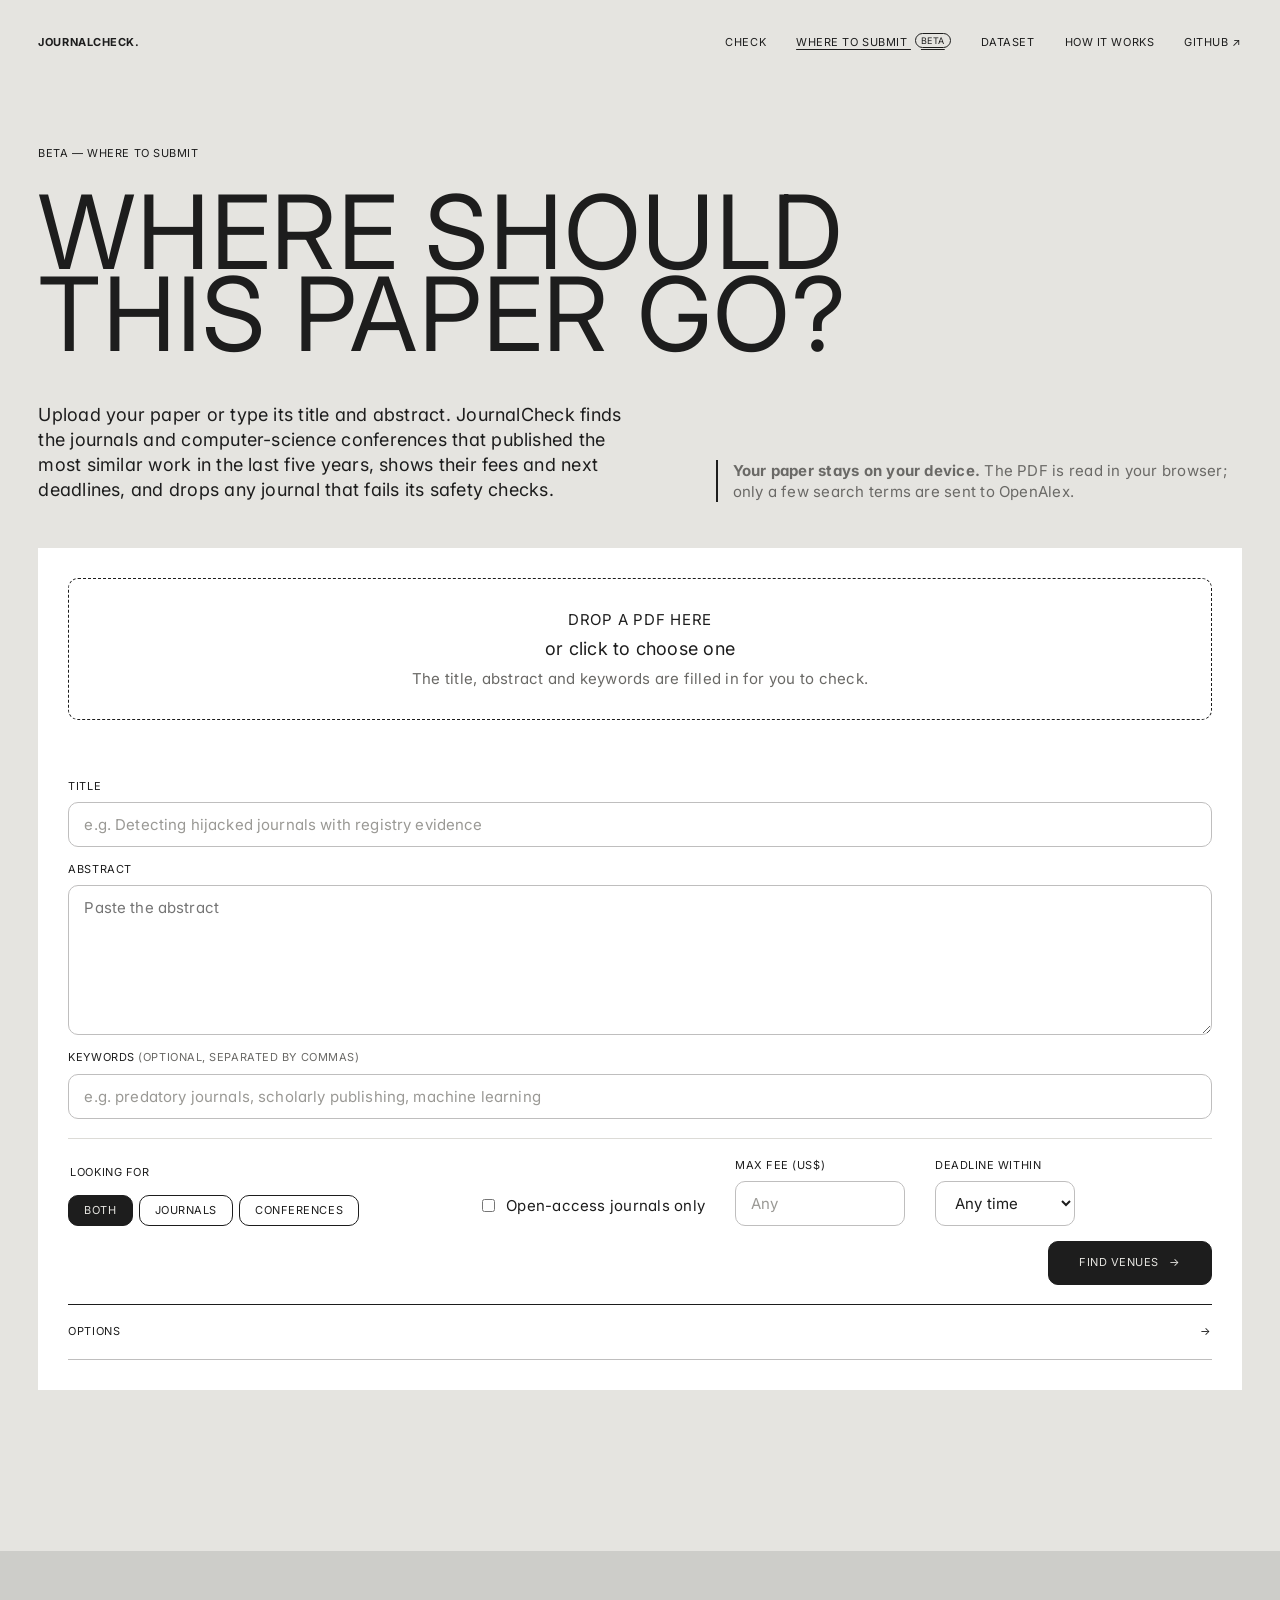
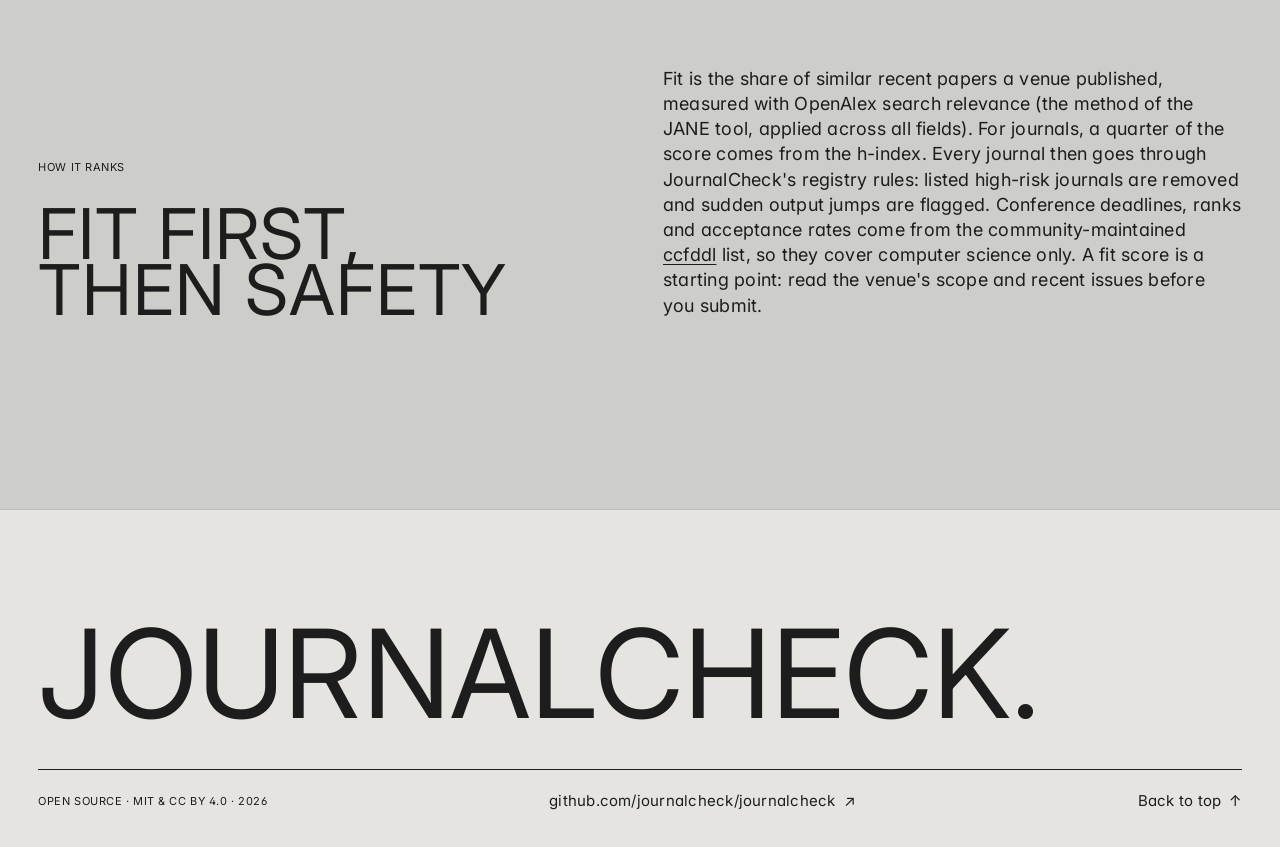
==== submit.html @ 8ba3a8a3 "Where to submit (beta): work in progress" ====
<!doctype html>
<html lang="en">
<head>
<meta charset="utf-8">
<meta name="viewport" content="width=device-width, initial-scale=1">
<title>Where to submit (beta) · JournalCheck</title>
<meta name="description" content="Upload a paper or type its title and abstract: JournalCheck suggests ten journals and ten computer-science conferences that publish similar work, with fees, deadlines and a safety screen. Runs in your browser.">
<meta name="color-scheme" content="light">
<meta name="theme-color" content="#e5e4e0">
<link rel="preconnect" href="https://fonts.googleapis.com">
<link rel="preconnect" href="https://fonts.gstatic.com" crossorigin>
<link href="https://fonts.googleapis.com/css2?family=Inter:wght@400;500;700&display=swap" rel="stylesheet">
<link rel="stylesheet" href="assets/style.css?v=20261104b">
<link rel="stylesheet" href="assets/submit.css?v=20261104b">
<script>
  if (!matchMedia("(prefers-reduced-motion: reduce)").matches && "IntersectionObserver" in window) {
    document.documentElement.classList.add("motion");
    setTimeout(function () { if (!window.__motionReady) document.documentElement.classList.remove("motion"); }, 2500);
  }
</script>
<link rel="icon" href="data:image/svg+xml,%3Csvg xmlns='http://www.w3.org/2000/svg' viewBox='0 0 32 32'%3E%3Crect width='32' height='32' fill='%23e5e4e0'/%3E%3Ccircle cx='16' cy='16' r='11' fill='none' stroke='%231d1d1d' stroke-width='2'/%3E%3Cpath d='M11 16.5l3.5 3.5L21.5 12' stroke='%231d1d1d' stroke-width='2.4' fill='none' stroke-linecap='square'/%3E%3C/svg%3E">
</head>
<body>
<a class="skip" href="#main">Skip to content</a>
<header class="topbar">
  <div class="wrap topbar-in">
    <a class="brand" href="index.html" aria-label="JournalCheck home">JournalCheck<span class="dot-mark">.</span></a>
    <nav class="nav" aria-label="Sections">
      <a href="index.html#check">Check</a>
      <a href="submit.html" aria-current="page">Where to submit <sup class="beta">Beta</sup></a>
      <a href="index.html#dataset">Dataset</a>
      <a href="index.html#how">How it works</a>
      <a class="gh" href="https://github.com/journalcheck/journalcheck" rel="noopener">GitHub ↗</a>
    </nav>
  </div>
</header>

<main id="main">
<section class="ws-hero">
  <div class="wrap">
    <p class="label">Beta — Where to submit</p>
    <h1 class="display">Where should<br>this paper go?</h1>
    <div class="ws-intro">
      <p class="lead">Upload your paper or type its title and abstract. JournalCheck finds the journals and computer-science conferences that published the most similar work in the last five years, shows their fees and next deadlines, and drops any journal that fails its safety checks.</p>
      <p class="small ws-privacy"><b>Your paper stays on your device.</b> The PDF is read in your browser; only a few search terms are sent to OpenAlex.</p>
    </div>
  </div>
</section>

<section class="section ws-form-sec">
  <div class="wrap">
    <form id="ws-form" class="ws-form" autocomplete="off">
      <label class="ws-drop" id="ws-drop">
        <input type="file" id="ws-file" accept="application/pdf,.pdf">
        <span class="ws-drop-in"><b>Drop a PDF here</b> or click to choose one<span class="small">The title, abstract and keywords are filled in for you to check.</span></span>
      </label>
      <p class="ws-status" id="ws-status" aria-live="polite"></p>
      <div class="ws-fields">
        <label class="fld"><span>Title</span><input id="ws-title" placeholder="e.g. Detecting hijacked journals with registry evidence"></label>
        <label class="fld"><span>Abstract</span><textarea id="ws-abstract" rows="6" placeholder="Paste the abstract"></textarea></label>
        <label class="fld"><span>Keywords <em>(optional, separated by commas)</em></span><input id="ws-keywords" placeholder="e.g. predatory journals, scholarly publishing, machine learning"></label>
      </div>
      <div class="ws-opts">
        <fieldset class="ws-kind"><legend class="label">Looking for</legend>
          <label><input type="radio" name="ws-kind" value="both" checked><span>Both</span></label>
          <label><input type="radio" name="ws-kind" value="journal"><span>Journals</span></label>
          <label><input type="radio" name="ws-kind" value="conference"><span>Conferences</span></label>
        </fieldset>
        <label class="ws-check"><input type="checkbox" id="ws-oa"><span>Open-access journals only</span></label>
        <label class="fld ws-small"><span>Max fee (US$)</span><input id="ws-fee" type="number" min="0" step="50" placeholder="Any"></label>
        <label class="fld ws-small"><span>Deadline within</span><select id="ws-months"><option value="0">Any time</option><option value="3">3 months</option><option value="6">6 months</option><option value="12">12 months</option></select></label>
        <button class="pill solid" id="ws-go" type="submit">Find venues <span aria-hidden="true">→</span></button>
      </div>
      <details class="more ws-adv"><summary>Options <span aria-hidden="true">→</span></summary>
        <label class="fld"><span>OpenAlex API key <em>(optional; free at openalex.org, raises the daily search allowance; kept in this browser only)</em></span><input id="ws-key" placeholder="Paste a key"></label>
      </details>
    </form>
    <div id="ws-out" class="ws-out" aria-live="polite"></div>
  </div>
</section>

<section class="section stone" id="ws-how">
  <div class="wrap">
    <div class="sec-head">
      <div><p class="label">How it ranks</p><h2>Fit first,<br>then safety</h2></div>
      <p>Fit is the share of similar recent papers a venue published, measured with OpenAlex search relevance (the method of the JANE tool, applied across all fields). For journals, a quarter of the score comes from the h-index. Every journal then goes through JournalCheck's registry rules: listed high-risk journals are removed and sudden output jumps are flagged. Conference deadlines, ranks and acceptance rates come from the community-maintained <a href="https://github.com/ccfddl/ccf-deadlines" rel="noopener">ccfddl</a> list, so they cover computer science only. A fit score is a starting point: read the venue's scope and recent issues before you submit.</p>
    </div>
  </div>
</section>
</main>

<footer class="foot">
  <div class="wrap">
    <p class="foot-mark" aria-hidden="true">JournalCheck.</p>
    <div class="foot-row"><span class="label">Open source · MIT &amp; CC BY 4.0 · 2026</span><a class="ghost sm" href="https://github.com/journalcheck/journalcheck">github.com/journalcheck/journalcheck <span aria-hidden="true">↗</span></a><a class="ghost sm" href="#main">Back to top <span aria-hidden="true">↑</span></a></div>
  </div>
</footer>

<script src="assets/submit.js?v=20261104b" defer></script>
<script src="assets/motion.js?v=20261104b" defer></script>
</body>
</html>
---- assets/style.css ----
/* JournalCheck — editorial "parchment + ink" design.
   One typeface, flat surfaces, hairline structure, a single gradient sphere in the hero.
   Colour is used only where it carries data: the three risk verdicts. */
:root{
  /* palette */
  --parchment:#e5e4e0; --ink:#1d1d1d; --paper:#ffffff; --ash:#bfbebe; --stone:#cdcdc9;
  --ink-2:#3b3b3a; --muted:#6a6966; --line:var(--ash); --line-soft:#dcdbd7;
  --sphere:linear-gradient(255deg,rgb(250,203,14),rgb(240,107,168) 30%,rgb(120,186,230) 65%,rgb(255,255,255));
  /* verdict semantics (data only, kept muted) */
  --low:#3c7552; --low-bg:#e1e9e1; --cau:#8f6514; --cau-bg:#efe7d4; --high:#a6423a; --high-bg:#f1dfdb; --unk:#8d8c88;
  /* aliases the script still references */
  --navy:var(--ink); --navy-2:var(--ink); --bg-alt:var(--parchment);
  --mk-rule:#8d8c88; --mk-model:#bfbebe;
  /* type */
  --font:"Inter",ui-sans-serif,system-ui,-apple-system,"Segoe UI",Roboto,sans-serif;
  --mono:ui-monospace,SFMono-Regular,Menlo,Consolas,monospace;
  --t-caption:11px; --t-body-sm:15px; --t-body:18px; --t-sub:34px; --t-h-sm:46px; --t-h:70px; --t-display:103px;
  /* layout */
  --max:1400px; --pad:clamp(20px,3vw,46px); --gap:19px; --sec:clamp(76px,9vw,119px); --r:10px;
}
*{box-sizing:border-box}
html{scroll-behavior:smooth;scroll-padding-top:24px}
body{margin:0;font-family:var(--font);color:var(--ink);background:var(--parchment);font-size:var(--t-body);line-height:1.4;letter-spacing:.013em;-webkit-font-smoothing:antialiased;font-feature-settings:"ss01","cv11"}
a{color:var(--ink);text-decoration-thickness:1px;text-underline-offset:3px}
img{max-width:100%;height:auto;display:block}
code,.mono{font-family:var(--mono);font-size:.86em;letter-spacing:0}
h1,h2,h3,h4{margin:0;font-weight:400;color:var(--ink)}
b,strong{font-weight:700}
.wrap{max-width:var(--max);margin:0 auto;padding:0 var(--pad)}
.skip{position:absolute;left:-999px;top:0;background:var(--paper);padding:8px 12px;z-index:100}.skip:focus{left:8px}
:focus-visible{outline:1px solid var(--ink);outline-offset:3px}

/* micro typography */
.label{font-size:var(--t-caption);text-transform:uppercase;letter-spacing:.05em;font-weight:400;line-height:1.4;color:var(--ink);margin:0}
.note,.small{color:var(--muted);font-size:var(--t-body-sm)}
.note{margin:19px 0 0;max-width:62em}

/* ghost link — the only "button" */
.ghost{display:inline-flex;align-items:center;gap:8px;font-size:var(--t-body-sm);color:var(--ink);text-decoration:none;padding:5px 0;border-radius:var(--r);border-bottom:1px solid transparent}
.ghost span{transition:transform .2s}
.ghost:hover{text-decoration:underline}.ghost:hover span{transform:translateX(3px)}
.ghost.sm{font-size:var(--t-body-sm)}
.pill{display:inline-flex;align-items:center;justify-content:center;gap:10px;font:inherit;font-size:var(--t-caption);text-transform:uppercase;letter-spacing:.05em;padding:8px 19px;border:1px solid var(--ink);border-radius:var(--r);background:transparent;color:var(--ink);cursor:pointer;text-decoration:none;transition:background .15s,color .15s;white-space:nowrap}
.pill:hover,.pill.solid{background:var(--ink);color:var(--parchment)}
.pill.solid:hover{background:transparent;color:var(--ink)}
.pill[disabled]{opacity:.55;cursor:progress}
.btn{font:inherit}

/* top bar — not sticky, minimal */
.topbar{position:relative;z-index:5}
.topbar-in{display:flex;align-items:center;justify-content:space-between;gap:24px;padding-top:30px;padding-bottom:15px}
.brand{font-size:var(--t-caption);font-weight:700;text-transform:uppercase;letter-spacing:.05em;text-decoration:none;color:var(--ink);white-space:nowrap}
.nav{display:flex;gap:30px;overflow-x:auto;scrollbar-width:none}.nav::-webkit-scrollbar{display:none}
.nav a{font-size:var(--t-caption);text-transform:uppercase;letter-spacing:.05em;text-decoration:none;color:var(--ink);white-space:nowrap;padding:5px 0;border-radius:var(--r)}
.nav a:hover{text-decoration:underline}

/* ─── hero ─── */
.hero{position:relative;min-height:calc(100vh - 62px);min-height:calc(100svh - 62px);display:flex;align-items:flex-end;padding:46px 0 76px;overflow:hidden}
.sphere-wrap{position:absolute;right:13%;top:46%;width:min(62vh,44vw);aspect-ratio:1;transform:translateY(calc(-50% + var(--py,0px)));pointer-events:none}
.sphere{position:absolute;inset:0;border-radius:50%;background:var(--sphere)}
.rings{position:absolute;left:50%;top:50%;width:182%;height:182%;transform:translate(-50%,-50%) scale(var(--rs,1));overflow:visible}
.rings circle{fill:none;stroke:var(--ink);stroke-opacity:.16;stroke-width:1;vector-effect:non-scaling-stroke}
.hero-in{position:relative;width:100%}
.hero .label{margin-bottom:30px}
.display{font-size:clamp(56px,8vw,var(--t-display));line-height:.8;letter-spacing:.013em;text-transform:uppercase;font-weight:400}
.hero-foot{display:grid;grid-template-columns:minmax(0,1fr) minmax(0,400px);gap:46px;align-items:end;margin-top:46px}
.hero-card{margin-top:-230px}
.lead{font-size:var(--t-body);max-width:34em;margin:0 0 19px}
.cta{display:flex;gap:30px;flex-wrap:wrap}
.hero-card{background:var(--paper);padding:30px}
.hc-head{display:flex;justify-content:space-between;align-items:center;gap:12px}
.hc-title{font-size:var(--t-body);margin:19px 0 8px}
.hc-score{display:flex;align-items:baseline;gap:10px;margin:0 0 15px}
.hc-score .big{font-size:var(--t-h-sm);line-height:1;color:var(--ink)}.hc-score .of{color:var(--muted);font-size:var(--t-body-sm)}
.hc-list{list-style:none;margin:0 0 19px;padding:15px 0 0;border-top:1px solid var(--line);display:grid;gap:8px;font-size:var(--t-body-sm);color:var(--ink-2)}
.hc-list li{display:flex;gap:10px;align-items:baseline}
.scroll{position:absolute;right:30px;bottom:30px;font-size:var(--t-caption);text-transform:uppercase;letter-spacing:.05em;text-decoration:none;color:var(--ink);transition:opacity .3s}
body.scrolled .scroll{opacity:0;pointer-events:none}

/* ─── numbers band (logo-grid style) ─── */
.band{padding:0 0 var(--sec)}
.stats{display:grid;grid-template-columns:repeat(4,1fr);gap:1px;background:var(--line);border:1px solid var(--line)}
.stat{background:var(--paper);padding:30px;display:flex;flex-direction:column;justify-content:space-between;min-height:220px}
.stat .sv{font-size:clamp(46px,5.2vw,var(--t-h));line-height:.8;letter-spacing:.013em}
.stat .lbl{font-size:var(--t-body-sm);color:var(--ink-2);max-width:20em;margin-top:30px}

/* ─── sections ─── */
.section{padding:var(--sec) 0;position:relative}
.section.stone{background:var(--stone)}
.section+.section:not(.stone){border-top:1px solid var(--line)}
.section.stone+.section{border-top:0}
.sec-head{display:grid;grid-template-columns:minmax(0,1fr) minmax(0,1fr);gap:var(--gap) 46px;align-items:end;margin-bottom:76px}
.sec-head .label{margin-bottom:30px}
.sec-head h2{font-size:clamp(46px,6.4vw,var(--t-h));line-height:.8;letter-spacing:.013em;text-transform:uppercase}
.sec-head>p{margin:0;max-width:36em;font-size:var(--t-body)}
.sub-head{margin:var(--sec) 0 30px;display:flex;flex-direction:column;gap:19px}
.sub{font-size:var(--t-sub);line-height:1;text-transform:uppercase}

/* founder-intro style two-column block */
.intro{display:grid;grid-template-columns:minmax(0,1fr) minmax(0,1fr);gap:var(--gap) 46px;padding-bottom:76px}
.intro+.intro{padding-top:76px;border-top:1px solid var(--line);padding-bottom:0}
.intro-l{display:flex;flex-direction:column;gap:19px;align-items:flex-start}
.intro-statement{font-size:var(--t-body-sm);text-transform:uppercase;letter-spacing:.05em;max-width:26em;margin:0;line-height:1.4}
.intro-r p{margin:0 0 15px;max-width:36em}
.sources-label{margin-bottom:19px}
.sources{list-style:none;margin:0;padding:0;display:grid;grid-template-columns:repeat(5,1fr);gap:1px;background:var(--line);border:1px solid var(--line)}
.sources li{background:var(--paper);min-height:150px;display:flex;flex-direction:column;align-items:center;justify-content:center;text-align:center;gap:6px;padding:19px}
.sources b{font-size:clamp(18px,1.8vw,24px);font-weight:700;letter-spacing:-.01em}
.sources span{font-size:var(--t-caption);text-transform:uppercase;letter-spacing:.05em;color:var(--muted)}

/* ─── chips, class tags, dots ─── */
.chip{display:inline-flex;align-items:center;gap:7px;font-size:var(--t-caption);text-transform:uppercase;letter-spacing:.05em;padding:3px 9px;border:1px solid currentColor;border-radius:var(--r);white-space:nowrap;line-height:1.4}
.v-low{color:var(--low)}.v-cau{color:var(--cau)}.v-high{color:var(--high)}
.chip::before{content:"";width:6px;height:6px;border-radius:50%;background:currentColor}
.cls{font-size:var(--t-caption);text-transform:uppercase;letter-spacing:.05em;color:var(--ink-2);white-space:nowrap}
.cls::before{content:"";display:inline-block;width:7px;height:7px;margin-right:7px;border:1px solid var(--ink);vertical-align:0}
.cls-legitimate::before{background:transparent}.cls-predatory::before{background:var(--ink)}
.cls-hijacked::before{background:linear-gradient(135deg,var(--ink) 50%,transparent 50%)}.cls-compromised::before{border-radius:50%}
.dot{width:8px;height:8px;border-radius:50%;flex:none;display:inline-block;transform:translateY(-1px)}
.dot.pass{background:var(--low)}.dot.fail{background:var(--high)}.dot.unknown{background:transparent;border:1px solid var(--unk)}
.res{display:inline-flex;align-items:center;gap:7px;font-size:var(--t-caption);text-transform:uppercase;letter-spacing:.05em;white-space:nowrap}
.res.pass{color:var(--low)}.res.fail{color:var(--high)}.res.unknown{color:var(--muted)}

/* ─── check form ─── */
.checkform{display:flex;gap:var(--gap);align-items:flex-end;flex-wrap:wrap;background:var(--paper);padding:30px}
.fld{display:flex;flex-direction:column;gap:8px;font-size:var(--t-caption);text-transform:uppercase;letter-spacing:.05em;min-width:180px}
.fld.grow{flex:1;min-width:260px}.fld em{font-style:normal;color:var(--muted)}
.fld input,.search{font:inherit;font-size:var(--t-body-sm);letter-spacing:.01em;text-transform:none;padding:11px 15px;border:1px solid var(--ash);border-radius:var(--r);background:var(--paper);color:var(--ink);width:100%}
.fld input::placeholder,.search::placeholder{color:#9a9995}
.fld input:focus,.search:focus{outline:0;border-color:var(--ink)}
.checkform .pill{padding:12px 30px;height:44px}
.examples{margin:19px 0 0;display:flex;gap:8px 15px;flex-wrap:wrap;align-items:center}
.examples .label{margin-right:4px;color:var(--muted)}
.examples button{font:inherit;font-size:var(--t-body-sm);border:0;border-bottom:1px solid var(--ink);background:transparent;padding:2px 0;cursor:pointer;color:var(--ink);border-radius:0}
.examples button:hover{border-bottom-style:dashed}
.check-out{margin-top:46px}
.cr{background:var(--paper)}
.cr-head{padding:30px;border-bottom:1px solid var(--line);display:flex;justify-content:space-between;gap:30px;flex-wrap:wrap}
.cr-head>div:first-child{flex:1 1 360px;min-width:0}
.cr-head h3{font-size:var(--t-sub);line-height:1}.cr-head .meta{color:var(--muted);font-size:var(--t-body-sm);margin-top:15px}
.cr-score{flex:none;text-align:right}.cr-score .big{font-size:var(--t-h-sm);line-height:1}.cr-score .small{display:block;margin-top:8px}
.srcs{display:flex;gap:8px;flex-wrap:wrap;margin-top:15px}
.src{font-size:var(--t-caption);text-transform:uppercase;letter-spacing:.05em;padding:3px 9px;border:1px solid var(--ash);border-radius:var(--r);color:var(--ink-2)}
.src.ok::before{content:"✓ ";color:var(--low)}.src.miss::before{content:"– ";color:var(--muted)}.src.err::before{content:"! ";color:var(--high)}
.advice{padding:19px 30px;border-bottom:1px solid var(--line);display:grid;gap:8px}
.adv{padding:12px 15px;font-size:var(--t-body-sm);border-left:2px solid currentColor;background:var(--parchment);color:var(--ink)}
.adv.high{border-color:var(--high);background:var(--high-bg)}.adv.cau{border-color:var(--cau);background:var(--cau-bg)}.adv.low{border-color:var(--low);background:var(--low-bg)}.adv.info{border-color:var(--ink)}
.cr-foot{padding:19px 30px;font-size:var(--t-body-sm);color:var(--ink-2);display:grid;gap:6px;border-top:1px solid var(--line)}
.loading{display:flex;gap:12px;align-items:center;color:var(--muted);padding:19px 0;font-size:var(--t-body-sm)}
.spin{width:14px;height:14px;border:1px solid var(--ash);border-top-color:var(--ink);border-radius:50%;animation:spin .8s linear infinite}
@keyframes spin{to{transform:rotate(360deg)}}

/* ─── tables ─── */
.itable,.dtable,.mtable{width:100%;border-collapse:collapse;font-size:var(--t-body-sm)}
.itable th,.dtable th,.mtable th{text-align:left;font-size:var(--t-caption);text-transform:uppercase;letter-spacing:.05em;color:var(--ink);font-weight:400;padding:15px;border-bottom:1px solid var(--ink);background:var(--paper);white-space:nowrap}
.itable td,.dtable td,.mtable td{padding:12px 15px;border-bottom:1px solid var(--line-soft);vertical-align:top}
.itable tr:last-child td,.dtable tbody tr:last-child td,.mtable tbody tr:last-child td{border-bottom:0}
.itable .catrow td{background:var(--parchment);font-size:var(--t-caption);text-transform:uppercase;letter-spacing:.05em;padding:8px 15px;border-bottom:0}
.itable .iid{font-family:var(--mono);font-size:12px;color:var(--muted);white-space:nowrap}
.itable .pts{white-space:nowrap;text-align:right;font-variant-numeric:tabular-nums;color:var(--ink-2)}
.itable .ev{color:var(--ink-2);word-break:break-word}
.itable tr.off td{color:var(--muted)}
.toolbar{display:flex;gap:15px 19px;flex-wrap:wrap;align-items:center;margin-bottom:19px}
.seg{display:inline-flex;gap:6px;flex-wrap:wrap}
.seg button{font:inherit;font-size:var(--t-caption);text-transform:uppercase;letter-spacing:.05em;border:1px solid var(--ink);background:transparent;padding:7px 15px;border-radius:var(--r);cursor:pointer;color:var(--ink);white-space:nowrap;transition:background .15s,color .15s}
.seg button:hover,.seg button[aria-pressed="true"]{background:var(--ink);color:var(--parchment)}
.seg button .c{opacity:.6;margin-left:6px;font-variant-numeric:tabular-nums}
.search{max-width:300px;flex:1;min-width:200px;margin-left:auto}
.tablewrap{overflow-x:auto;background:var(--paper)}
.tablewrap.tall{max-height:640px;overflow:auto}
.tablewrap.tall thead th{position:sticky;top:0;z-index:1}
.dtable th{cursor:pointer;user-select:none}.dtable th:hover{text-decoration:underline}
.dtable th[aria-sort="ascending"]::after{content:" ↑"}.dtable th[aria-sort="descending"]::after{content:" ↓"}
.dtable td,.mtable td{vertical-align:middle}
.dtable tbody tr{cursor:pointer}.dtable tbody tr:hover td{background:#f4f3f0}
.dtable tbody tr:focus{outline:1px solid var(--ink);outline-offset:-1px}
.num{text-align:right;font-variant-numeric:tabular-nums}
th.num{text-align:right}
.c-id{font-family:var(--mono);font-size:12px;color:var(--muted);white-space:nowrap}
td.c-issn{font-family:var(--mono);font-size:12px;white-space:nowrap;color:var(--ink-2)}
.jt{font-weight:400}.jd{display:block;color:var(--muted);font-size:12px;font-family:var(--mono);margin-top:2px;word-break:break-all}
.trust{display:inline-flex;align-items:center;gap:10px;justify-content:flex-end}
.bar{width:56px;height:3px;background:var(--line-soft);overflow:hidden;display:inline-block}
.bar i{display:block;height:100%}
.tfoot{display:flex;justify-content:space-between;gap:12px;flex-wrap:wrap;margin-top:15px;font-size:var(--t-body-sm);color:var(--ink-2)}
.tfoot #count{font-size:var(--t-caption);text-transform:uppercase;letter-spacing:.05em}
.mtable td:first-child{min-width:170px}
.mtable tr.best td{background:var(--parchment);font-weight:700}
.mtable tr.best td:first-child{box-shadow:inset 2px 0 0 var(--ink)}
.mtable .sd{color:var(--muted);font-size:12px;font-weight:400;white-space:nowrap}
.mtable td.num{white-space:nowrap}

/* ─── figures (grid-paper cards) ─── */
.fig{margin:0;padding:30px;background-color:var(--paper);
  background-image:linear-gradient(var(--parchment) 1px,transparent 1px),linear-gradient(90deg,var(--parchment) 1px,transparent 1px);
  background-size:24px 24px;background-position:-1px -1px}
.fig img{background:var(--paper)}
.fig figcaption{font-size:var(--t-body-sm);color:var(--ink-2);margin-top:19px;display:flex;gap:15px;align-items:baseline;background:var(--paper);padding:8px 0 0}
.fig figcaption .label{flex:none;color:var(--muted)}
.fig.wide{padding:46px}
.gallery{display:grid;grid-template-columns:1fr 1fr;gap:var(--gap);margin-top:var(--gap);align-items:start}

/* ─── steps / indicator catalogue ─── */
.steps{display:grid;grid-template-columns:repeat(3,1fr);gap:1px;background:var(--line);border:1px solid var(--line);margin-top:var(--gap)}
.step{background:var(--paper);padding:30px;min-height:240px}
.step .n{display:block;font-size:var(--t-caption);letter-spacing:.05em;margin-bottom:46px;color:var(--muted)}
.step h3{font-size:var(--t-sub);line-height:1;text-transform:uppercase;margin-bottom:15px}
.step p{margin:0;color:var(--ink-2);font-size:var(--t-body-sm)}
.t-low{color:var(--low)}.t-cau{color:var(--cau)}.t-high{color:var(--high)}
.cats{display:grid;grid-template-columns:repeat(auto-fill,minmax(300px,1fr));border-top:1px solid var(--line);border-left:1px solid var(--line)}
.cat{background:var(--paper);padding:30px;border-right:1px solid var(--line);border-bottom:1px solid var(--line)}
.cat h4{margin:0 0 19px;font-size:var(--t-caption);text-transform:uppercase;letter-spacing:.05em;display:flex;justify-content:space-between;gap:12px;padding-bottom:12px;border-bottom:1px solid var(--ink)}
.cat h4 span{color:var(--muted);white-space:nowrap}
.cat ul{list-style:none;margin:0;padding:0;display:grid;gap:8px;font-size:var(--t-body-sm);color:var(--ink-2)}
.cat li{display:flex;gap:10px}.cat li b{font-family:var(--mono);font-size:12px;color:var(--muted);font-weight:400;min-width:28px;padding-top:2px}
.cat li .p{margin-left:auto;color:var(--muted);white-space:nowrap;font-variant-numeric:tabular-nums}
.cat li.list{font-style:italic}
.cats>.note{padding:15px 0 0;margin-left:-1px!important}
.more{margin-top:30px;border-top:1px solid var(--ink);border-bottom:1px solid var(--line);padding:19px 0}
.more summary{cursor:pointer;font-size:var(--t-caption);text-transform:uppercase;letter-spacing:.05em;list-style:none;display:flex;justify-content:space-between}
.more summary::-webkit-details-marker{display:none}
.more summary span{transition:transform .2s}.more[open] summary span{transform:rotate(90deg)}
.more ol{margin:19px 0 0;color:var(--ink-2);font-size:var(--t-body-sm);display:grid;gap:8px;padding-left:22px}
.more ol b{font-family:var(--mono);font-size:12px;font-weight:400;color:var(--muted);margin-right:6px}

/* rings in results */
.rings-sec{overflow:hidden}
.rings.side{position:absolute;right:-380px;top:-120px;width:900px;height:900px;transform:none;left:auto;pointer-events:none}

/* ─── run ─── */
.two{display:grid;grid-template-columns:1fr 1fr;gap:var(--gap)}
.panel{background:var(--paper);padding:30px;min-width:0}
.two>*,.sec-head>*,.intro>*,.gallery>*,.hero-foot>*{min-width:0}
.panel h3{font-size:var(--t-caption);text-transform:uppercase;letter-spacing:.05em;padding-bottom:12px;border-bottom:1px solid var(--ink)}
.panel p{margin:0}
.code{background:var(--parchment);color:var(--ink);padding:19px;overflow-x:auto;font-size:13px;line-height:1.7;margin:19px 0}
.code code{font-size:inherit}
.links{list-style:none;padding:0;margin:30px 0 0;display:flex;gap:8px 30px;flex-wrap:wrap}

/* ─── footer ─── */
.foot{padding:var(--sec) 0 30px;border-top:1px solid var(--line);overflow:hidden}
.foot-mark{font-size:min(9.6vw,138px);line-height:.8;letter-spacing:.005em;text-transform:uppercase;margin:0 0 46px;white-space:nowrap}
.foot-row{display:flex;gap:15px 30px;flex-wrap:wrap;align-items:center;justify-content:space-between;border-top:1px solid var(--ink);padding-top:15px}

/* ─── evidence report dialog ─── */
dialog#report{border:0;padding:0;border-radius:0;max-width:1000px;width:calc(100% - 24px);max-height:calc(100% - 24px);background:var(--parchment);color:var(--ink);overflow:auto;overscroll-behavior:contain}
dialog#report::backdrop{background:rgba(29,29,29,.6)}
.r-in{position:relative;padding:46px}
.r-close{position:sticky;top:0;float:right;margin:-24px -24px 0 0;width:40px;height:40px;border-radius:var(--r);border:1px solid var(--ink);background:var(--parchment);font-size:22px;line-height:1;cursor:pointer;color:var(--ink);z-index:2}
.r-close:hover{background:var(--ink);color:var(--parchment)}
.r-top{display:flex;gap:15px;align-items:center;flex-wrap:wrap;color:var(--muted);font-size:var(--t-caption);text-transform:uppercase;letter-spacing:.05em}
.r-top .mono{font-size:12px}
.r-title{font-size:clamp(34px,4.4vw,var(--t-h-sm));line-height:1;margin:19px 50px 15px 0;text-transform:uppercase}
.r-meta{color:var(--ink-2);font-size:var(--t-body-sm);display:flex;flex-wrap:wrap;gap:4px 19px}
.r-verdict{display:grid;grid-template-columns:auto 1fr;gap:30px;align-items:center;margin:30px 0 8px;padding:30px;background:var(--paper);border-top:2px solid var(--ink)}
.r-verdict.low{border-color:var(--low)}.r-verdict.cau{border-color:var(--cau)}.r-verdict.high{border-color:var(--high)}
.r-vbig{font-size:var(--t-sub);line-height:1;text-transform:uppercase}.r-vbig.low{color:var(--low)}.r-vbig.cau{color:var(--cau)}.r-vbig.high{color:var(--high)}
.r-vbig small{display:block;font-size:var(--t-caption);letter-spacing:.05em;color:var(--muted);margin-top:8px}
.scale{position:relative;height:48px;margin:4px 8px 0}
.scale .track{position:absolute;left:0;right:0;top:16px;height:6px;background:linear-gradient(90deg,var(--high-bg) 0 50%,var(--cau-bg) 50% 80%,var(--low-bg) 80% 100%)}
.scale .tick{position:absolute;top:30px;font-size:var(--t-caption);color:var(--muted);transform:translateX(-50%)}
.scale .mk{position:absolute;top:8px;transform:translateX(-50%);display:flex;flex-direction:column;align-items:center}
.scale .mk i{width:3px;height:22px;background:var(--ink)}
.mk.rule i{background:var(--mk-rule)}.mk.model i{background:var(--mk-model)}.mk.hyb i{background:var(--ink);width:5px;height:26px;margin-top:-2px}
.legend{display:flex;gap:19px;flex-wrap:wrap;font-size:var(--t-caption);text-transform:uppercase;letter-spacing:.05em;color:var(--muted);margin:4px 8px 0}
.legend span{display:inline-flex;align-items:center;gap:7px}.legend i{width:9px;height:9px;display:inline-block}
.r-boxes{display:grid;gap:8px;margin:19px 0}
.r-sec{margin-top:46px}
.r-sec h3{font-size:var(--t-caption);text-transform:uppercase;letter-spacing:.05em;padding-bottom:12px;margin-bottom:19px;border-bottom:1px solid var(--ink)}
.catbars{display:grid;gap:10px}
.cb{display:grid;grid-template-columns:240px 1fr 70px;gap:15px;align-items:center;font-size:var(--t-body-sm)}
.cb .t{height:4px;background:var(--stone);overflow:hidden}.cb .t i{display:block;height:100%;background:var(--ink)}
.cb .v{text-align:right;color:var(--muted);font-variant-numeric:tabular-nums}
.factors{display:grid;gap:8px;font-size:var(--t-body-sm)}
.fa{display:grid;grid-template-columns:1fr 180px 52px;gap:15px;align-items:center}
.fa .t{position:relative;height:6px;background:var(--stone)}
.fa .t::after{content:"";position:absolute;left:50%;top:-4px;bottom:-4px;width:1px;background:var(--ink)}
.fa .t i{position:absolute;top:0;bottom:0}
.fa .v{text-align:right;font-variant-numeric:tabular-nums;color:var(--muted)}
.r-itable{background:var(--paper)}
.manual{margin:0;padding-left:22px;color:var(--ink-2);font-size:var(--t-body-sm);display:grid;gap:6px}
.manual b{font-family:var(--mono);font-size:12px;font-weight:400;color:var(--muted);margin-right:6px}

/* ─── responsive ─── */
@media (max-width:1100px){
  .sources{grid-template-columns:repeat(3,1fr)}
  .sources li:last-child{grid-column:span 3}
}
@media (max-width:900px){
  .hero{min-height:0;padding-top:30px}
  .sphere-wrap{width:62vw;right:-10vw;top:110px;transform:translateY(var(--py,0px))}
  .hero-foot{grid-template-columns:1fr;margin-top:46px}
  .hero-card{margin-top:0}
  .stats{grid-template-columns:1fr 1fr}
  .steps{grid-template-columns:1fr 1fr}
  .sec-head,.intro,.gallery,.two{grid-template-columns:1fr}
  .sec-head{margin-bottom:46px}
  .search{margin-left:0}
}
@media (max-width:640px){
  .nav a:not(.gh){display:none}
  .display{font-size:clamp(44px,13vw,64px)}
  .sphere-wrap{width:78vw;right:-22vw;top:90px}
  .stat{min-height:160px;padding:19px}
  .steps{grid-template-columns:1fr}
  .sources{grid-template-columns:1fr 1fr}.sources li:last-child{grid-column:auto}
  .sources li{min-height:110px}
  .checkform,.cr-head,.panel,.hero-card,.fig,.fig.wide,.cat,.step{padding:19px}
  .c-issn,.c-sc,.dtable th.c-issn,.dtable th.c-sc,.c-id{display:none}
  .bar{display:none}
  .scroll{display:none}
  .r-in{padding:24px 16px}
  .r-close{margin:-8px -4px 0 0}
  .r-verdict{grid-template-columns:1fr;gap:15px;padding:19px}
  .cb{grid-template-columns:120px 1fr 56px}
  .fa{grid-template-columns:1fr 90px 44px}
  .itable .pts{display:none}
  .search{max-width:none}
  .mtable .sd{display:none}
  .cr-score{text-align:left}
}
@media (prefers-reduced-motion:reduce){html{scroll-behavior:auto}.spin{animation:none}*{transition:none!important}}

/* ─── examples (grouped test runs) ─── */
.examples{flex-direction:column;align-items:flex-start;gap:12px}
.ex-group{display:flex;gap:8px 15px;flex-wrap:wrap;align-items:baseline}
.ex-group .label{min-width:210px;color:var(--muted)}

/* ─── how it works: pipeline ─── */
.pipe{list-style:none;margin:0;padding:0;position:relative;counter-reset:none}
.pipe::before{content:"";position:absolute;left:23px;top:var(--top,45px);height:var(--len,calc(100% - 90px));width:1px;background:var(--line)}
.pipe .pipe-line{position:absolute;left:23px;top:var(--top,45px);width:1px;height:var(--len,calc(100% - 90px));background:var(--ink);transform-origin:top;transform:scaleY(var(--p,1))}
.pipe-row{display:grid;grid-template-columns:300px minmax(0,1fr);gap:var(--gap);position:relative}
.pipe-row+.pipe-row{margin-top:var(--gap)}
.pipe-step{padding:30px 0 30px 76px;position:relative}
.pipe-n{position:absolute;left:0;top:22px;width:47px;height:47px;border-radius:50%;border:1px solid var(--ink);background:var(--parchment);display:grid;place-items:center;font-size:var(--t-caption);letter-spacing:.05em;transition:background .5s,color .5s}
.pipe-row.lit .pipe-n{background:var(--ink);color:var(--parchment)}
.pipe-step h3{font-size:var(--t-sub);line-height:1;text-transform:uppercase;margin-bottom:12px}
.pipe-step .label{color:var(--muted)}
.pipe-cells{display:grid;gap:1px;background:var(--line);border:1px solid var(--line)}
.pipe-cells.c2{grid-template-columns:1fr 1fr}.pipe-cells.c4{grid-template-columns:repeat(4,1fr)}
.pc{background:var(--paper);padding:30px;display:flex;flex-direction:column;gap:10px;min-width:0}
.pc h4{font-size:var(--t-body);font-weight:700;letter-spacing:0}
.pc p{margin:0;font-size:var(--t-body-sm);color:var(--ink-2)}
.pc-k{font-size:var(--t-caption);text-transform:uppercase;letter-spacing:.05em;color:var(--muted)}
.pc.quiet{background:var(--paper);justify-content:center}
.pc.quiet .arrow-note{font-size:var(--t-body);color:var(--ink)}
.pc.stone{background:var(--stone)}
.pc.big{flex-direction:row;align-items:center;gap:30px}
.pc-num{font-size:clamp(70px,7vw,var(--t-display));line-height:.8;letter-spacing:.013em;font-variant-numeric:tabular-nums;min-width:1.25em}
.tags{display:flex;gap:6px;margin-top:6px}
.tags span{font-size:var(--t-caption);text-transform:uppercase;letter-spacing:.05em;border:1px solid var(--ink);border-radius:var(--r);padding:3px 9px}
.bands{margin-top:12px}
.band-track{display:grid;grid-template-columns:50fr 30fr 20fr;height:10px}
.band-track i{display:block;transform-origin:left;transition:transform .9s cubic-bezier(.2,.7,.2,1)}
.band-track .b-high{background:var(--high)}.band-track .b-cau{background:var(--cau);transition-delay:.25s}.band-track .b-low{background:var(--low);transition-delay:.5s}
.band-ticks{position:relative;height:22px;font-size:var(--t-caption);color:var(--muted)}
.band-ticks span{position:absolute;top:6px;transform:translateX(-50%)}
.band-ticks span:first-child{transform:none}.band-ticks span:last-child{transform:translateX(-100%)}
.band-names{display:grid;grid-template-columns:50fr 30fr 20fr;gap:6px;margin-top:8px}
.band-names .chip{justify-self:start;font-size:10px;padding:2px 7px}
.ovr{list-style:none;margin:2px 0 0;padding:0;display:grid;font-size:var(--t-body-sm)}
.ovr li{display:grid;grid-template-columns:42px 1fr auto;gap:10px;padding:8px 0;border-bottom:1px solid var(--line-soft);align-items:baseline}
.ovr li:last-child{border-bottom:0}
.ovr b{font-family:var(--mono);font-size:12px;font-weight:400;color:var(--muted)}
.ovr span{font-size:var(--t-caption);text-transform:uppercase;letter-spacing:.05em;color:var(--high);white-space:nowrap}
.ovr li:last-child span{color:var(--cau)}

/* metrics F1 bar */
.mbar{display:inline-block;width:90px;height:4px;background:var(--line-soft);vertical-align:middle;margin-right:12px;position:relative;overflow:hidden}
.mbar i{position:absolute;inset:0 auto 0 0;width:var(--w);background:var(--ink);transform-origin:left}
.mtable tr.best .mbar i{background:var(--ink)}

/* scroll progress */
.progress{position:fixed;left:0;top:0;height:2px;width:100%;background:var(--ink);transform-origin:left;transform:scaleX(0);z-index:50;pointer-events:none}

/* ─── motion (only when JS + motion allowed) ─── */
@keyframes sphere-spin{to{transform:rotate(360deg)}}
@keyframes rise{from{opacity:0;transform:translateY(28px)}to{opacity:1;transform:none}}
@keyframes grow{from{transform:scaleX(0)}to{transform:scaleX(1)}}
.motion .sphere{animation:sphere-spin 60s linear infinite}
.motion .sphere-wrap{will-change:transform}
.motion .rv{opacity:0;transform:translateY(32px);transition:opacity .9s cubic-bezier(.2,.7,.2,1),transform .9s cubic-bezier(.2,.7,.2,1);transition-delay:calc(var(--i,0) * 80ms)}
.motion .rv.in{opacity:1;transform:none}
.motion .ln{display:block;overflow:hidden;padding-bottom:.06em;margin-bottom:-.06em}
.motion .ln>span{display:block;transform:translateY(105%);transition:transform 1.1s cubic-bezier(.16,.8,.2,1);transition-delay:calc(var(--i,0) * 90ms)}
.motion .lines.in .ln>span{transform:none}
.motion .wipe{opacity:0;transform:translateY(32px);transition:opacity .8s cubic-bezier(.2,.7,.2,1),transform .8s cubic-bezier(.2,.7,.2,1);transition-delay:calc(var(--i,0) * 120ms)}
.motion .wipe.in{opacity:1;transform:none}
.motion .wipe img{clip-path:inset(0 0 100% 0);transition:clip-path 1.3s cubic-bezier(.2,.7,.2,1);transition-delay:calc(var(--i,0) * 120ms + .25s)}
.motion .wipe.in img{clip-path:inset(0 0 0 0)}
.motion .wipe figcaption{opacity:0;transition:opacity .8s;transition-delay:calc(var(--i,0) * 120ms + .9s)}
.motion .wipe.in figcaption{opacity:1}
.motion .band-track i{transform:scaleX(0)}
.motion .pipe-row.lit .band-track i{transform:scaleX(1)}
.motion #results .mtable tbody tr{opacity:0}
.motion #results.seen .mtable tbody tr{animation:rise .8s cubic-bezier(.2,.7,.2,1) both}
.motion #results.seen .mtable tbody tr:nth-child(2){animation-delay:.08s}.motion #results.seen .mtable tbody tr:nth-child(3){animation-delay:.16s}
.motion #results.seen .mtable tbody tr:nth-child(4){animation-delay:.24s}.motion #results.seen .mtable tbody tr:nth-child(5){animation-delay:.32s}
.motion #results.seen .mtable tbody tr:nth-child(6){animation-delay:.4s}
.motion #results .mbar i{transform:scaleX(0)}
.motion #results.seen .mbar i{animation:grow 1.4s cubic-bezier(.2,.7,.2,1) .4s both}
.motion .rings.side{will-change:transform}
.motion .foot-mark .ln>span{transition-duration:1.4s}

@media (max-width:1100px){
  .pipe-row{grid-template-columns:220px minmax(0,1fr)}
  .pipe-cells.c4{grid-template-columns:1fr 1fr}
}
@media (max-width:900px){
  .pipe::before,.pipe .pipe-line{left:23px}
  .pipe-row{grid-template-columns:1fr;gap:0}
  .pipe-step{padding:19px 0 19px 76px}
  .pipe-step h3{margin-bottom:6px}
  .pipe-n{top:14px}
  .pipe-cells{margin-left:76px}
}
@media (max-width:640px){
  .pipe::before,.pipe .pipe-line{left:17px}
  .pipe-n{width:35px;height:35px;top:14px}
  .pipe-step{padding-left:54px}
  .pipe-cells{margin-left:0}
  .pipe-cells.c2,.pipe-cells.c4{grid-template-columns:1fr}
  .pc{padding:19px}
  .pc.big{gap:19px}
  .ex-group .label{min-width:0;width:100%}
  .mbar{display:none}
}
@media (prefers-reduced-motion:reduce){
  .motion .sphere{animation:none}
}

@keyframes dlg-in{from{opacity:0;transform:translateY(24px)}to{opacity:1;transform:none}}
.motion dialog#report[open]{animation:dlg-in .45s cubic-bezier(.2,.7,.2,1)}

/* ─── results charts (HTML, animated) ─── */
.chart{--s-hij:#2a78d6;--s-leg:#eb6834;--s-pred:#1baf7a;display:flex;flex-direction:column}
.chart figcaption{padding-top:19px}
.legend-row{display:flex;gap:8px 19px;flex-wrap:wrap;font-size:var(--t-caption);text-transform:uppercase;letter-spacing:.05em;color:var(--ink-2);background:var(--paper);padding:4px 0 15px}
.legend-row span{display:inline-flex;align-items:center;gap:8px}
.sw{width:10px;height:10px;border-radius:2px;display:inline-block}
.sw.s-hij,.hb-bar.s-hij i{background:var(--s-hij)}.sw.s-leg,.hb-bar.s-leg i{background:var(--s-leg)}.sw.s-pred,.hb-bar.s-pred i{background:var(--s-pred)}
.chart-foot{font-size:12px;color:var(--muted);margin:12px 0 0;background:var(--paper)}

/* horizontal grouped bars */
.hb{list-style:none;margin:0;padding:0;display:grid;gap:15px;background:var(--paper)}
.hb-group{display:grid;grid-template-columns:170px minmax(0,1fr);gap:15px;align-items:center}
.hb-label{font-size:13px;line-height:1.3;color:var(--ink);text-align:right}
.hb-bars{list-style:none;margin:0 64px 0 0;padding:0;display:grid;gap:2px;border-left:1px solid var(--ink)}
.hb-bar{position:relative;height:14px;cursor:default}
.hb-bar i{display:block;height:100%;width:var(--w);min-width:2px;border-radius:0 4px 4px 0;transition:width 1.1s cubic-bezier(.2,.7,.2,1),filter .15s;transition-delay:calc(var(--i,0) * 45ms)}
.hb-bar:hover i,.hb-bar:focus i{filter:brightness(.88)}
.hb-v{position:absolute;top:50%;left:calc(var(--w) + 6px);transform:translateY(-50%);font-size:11px;line-height:1;font-variant-numeric:tabular-nums;color:var(--ink-2);white-space:nowrap;transition:opacity .5s;transition-delay:calc(var(--i,0) * 45ms + .7s)}
.hb-axis,.xt-axis{display:grid;grid-template-columns:170px minmax(0,1fr);gap:15px;background:var(--paper);margin-top:6px}
.hb-axis .xt-ticks{margin-right:64px}
.xt-ticks{position:relative;height:18px;font-size:10px;color:var(--muted);font-variant-numeric:tabular-nums}
.xt-ticks i{position:absolute;top:2px;font-style:normal;transform:translateX(-50%)}
.xt-ticks i:first-child{transform:none}.xt-ticks i:last-child{transform:translateX(-100%)}

/* external test dot plot */
.xt{background:var(--paper)}
.xt-head,.xt-row,.xt-axis{display:grid;grid-template-columns:176px minmax(0,1fr) 62px 26px;gap:0 12px;align-items:center}
.xt-axis{gap:0 12px}
.xt-head{font-size:10px;text-transform:uppercase;letter-spacing:.05em;color:var(--muted);padding-bottom:6px}
.xt-head>span:nth-child(3),.xt-head>span:nth-child(4){text-align:center}
.xt-bands{position:relative;height:14px}
.xt-bands b{position:absolute;left:var(--l);width:var(--r);text-align:center;font-weight:400}
.xt-bands .high{color:var(--high)}.xt-bands .cau{color:var(--cau)}.xt-bands .low{color:var(--low)}
.xt-rows{list-style:none;margin:0;padding:0;position:relative}
.xt-row{height:26px;outline:0}
.xt-row:hover,.xt-row:focus{background:#f6f5f2}
.xt-row.miss .xt-name a{text-decoration:underline;text-decoration-color:var(--high)}
.xt-name{font-size:12px;text-align:right;white-space:nowrap;overflow:hidden;text-overflow:ellipsis}
.xt-name a{text-decoration:none}.xt-name a:hover{text-decoration:underline}
.xt-track{position:relative;height:100%;background:linear-gradient(90deg,var(--high-bg) 0 50%,var(--cau-bg) 50% 80%,var(--low-bg) 80% 100%)}
.xt-link{position:absolute;top:50%;height:0;border-top:1px dotted var(--muted);left:var(--a);width:calc(var(--b) - var(--a));transition:left 1.2s cubic-bezier(.2,.7,.2,1),width 1.2s cubic-bezier(.2,.7,.2,1);transition-delay:calc(var(--i,0) * 60ms)}
.xt-mk{position:absolute;top:50%;left:var(--x);width:10px;height:10px;transform:translate(-50%,-50%);transition:left 1.2s cubic-bezier(.2,.7,.2,1),opacity .4s;transition-delay:calc(var(--i,0) * 60ms)}
.xt-mk.sq{border:1.5px solid var(--ink);background:var(--paper)}
.xt-mk.tri{width:0;height:0;border-left:6px solid transparent;border-right:6px solid transparent;border-bottom:10px solid var(--ink);background:none}
.xt-mk.tri::after{content:"";position:absolute;left:-3.5px;top:3.6px;border-left:3.5px solid transparent;border-right:3.5px solid transparent;border-bottom:5.6px solid var(--paper)}
.xt-mk.dot{width:11px;height:11px;border-radius:50%;box-shadow:0 0 0 2px var(--paper);z-index:1}
.xt-mk.dot.low{background:var(--low)}.xt-mk.dot.cau{background:var(--cau)}.xt-mk.dot.high{background:var(--high)}.xt-mk.dot.ink{background:var(--ink)}
.xt-mk.static{position:relative;left:auto;top:auto;transform:none;display:inline-block;transition:none}
.xt-mk.tri.static{top:-1px}
.xt-man{text-align:center}.xt-man .chip{font-size:9px;padding:1px 6px;gap:5px}.xt-man .chip::before{width:5px;height:5px}
.xt-ok{text-align:center;color:var(--low);font-size:13px}
.xt-row.miss .xt-ok{color:var(--high)}
.xt .legend-row{padding:12px 0 0}

/* how to act */
.act-top{margin:0 0 12px;font-size:13px;text-align:center;border:1px solid var(--ink);border-radius:var(--r);padding:8px 12px;background:var(--paper)}
.act{display:grid;grid-template-columns:repeat(3,1fr);gap:1px;background:var(--line);border:1px solid var(--line)}
.act-col{background:var(--paper);padding:15px;border-top:3px solid currentColor;font-size:13px;color:var(--ink-2)}
.act-col.low{border-top-color:var(--low)}.act-col.cau{border-top-color:var(--cau)}.act-col.high{border-top-color:var(--high)}
.act-col h4{margin:0 0 10px}
.act-col p{margin:0 0 8px;line-height:1.4}
.act-col b{color:var(--ink)}

/* tooltip */
.tip{position:fixed;z-index:60;pointer-events:none;background:var(--ink);color:var(--parchment);font-size:12px;line-height:1.4;padding:7px 10px;border-radius:6px;max-width:280px;opacity:0;transform:translateY(4px);transition:opacity .12s,transform .12s}
.tip.on{opacity:1;transform:none}

/* motion states for charts */
.motion .chart:not(.in) .hb-bar i{width:0!important}
.motion .chart:not(.in) .hb-v{opacity:0}
.motion .chart:not(.in) .xt-mk:not(.static){left:0}
.motion .chart:not(.in) .xt-link{left:0;width:0}
.motion .chart .xt-row{transition:opacity .5s;transition-delay:calc(var(--i,0) * 60ms)}
.motion .chart:not(.in) .xt-row{opacity:.25}
.motion .act-col>*{transition:opacity .7s,transform .7s cubic-bezier(.2,.7,.2,1);transition-delay:calc(var(--i,0) * 140ms + .2s)}
.motion .chart:not(.in) .act-col>*{opacity:0;transform:translateY(20px)}

/* ─── evidence report motion ─── */
@keyframes from-zero-w{from{width:0}}
@keyframes from-left{from{left:0}}
@keyframes fade-up{from{opacity:0;transform:translateY(12px)}}
@keyframes slide-in{from{opacity:0;transform:translateX(-14px)}}
@keyframes track-in{from{transform:scaleX(0)}}
.motion #r-body .scale .track{transform-origin:left;animation:track-in .8s cubic-bezier(.2,.7,.2,1) .15s both}
.motion #r-body .scale .mk{animation:from-left 1.2s cubic-bezier(.2,.7,.2,1) .35s both}
.motion #r-body .scale .mk.model{animation-delay:.45s}.motion #r-body .scale .mk.hyb{animation-delay:.6s}
.motion #r-body .r-verdict{animation:fade-up .6s cubic-bezier(.2,.7,.2,1) .05s both}
.motion #r-body .adv{animation:slide-in .6s cubic-bezier(.2,.7,.2,1) both;animation-delay:calc(.5s + var(--i,0) * 90ms)}
.motion #r-body .cb .t i{animation:from-zero-w 1s cubic-bezier(.2,.7,.2,1) both;animation-delay:calc(.4s + var(--i,0) * 70ms)}
.motion #r-body .cb{animation:fade-up .5s both;animation-delay:calc(.3s + var(--i,0) * 70ms)}
.motion #r-body .fa .t i{animation:from-zero-w 1s cubic-bezier(.2,.7,.2,1) both;animation-delay:calc(.2s + var(--i,0) * 70ms)}
.motion #r-body .itable tbody tr,.motion #check-out .itable tbody tr{animation:fade-up .45s cubic-bezier(.2,.7,.2,1) both;animation-delay:calc(.25s + var(--i,0) * 28ms)}
.motion #check-out .cr{animation:fade-up .6s cubic-bezier(.2,.7,.2,1) both}
.motion #check-out .adv{animation:slide-in .6s cubic-bezier(.2,.7,.2,1) both;animation-delay:calc(.2s + var(--i,0) * 90ms)}
.motion #r-body .r-sec.late{animation:fade-up .6s both}

/* ─── run: copy buttons ─── */
.codebox{position:relative;margin:19px 0}
.codebox .code{margin:0;padding-right:96px}
.copy{position:absolute;top:10px;right:10px;font:inherit;font-size:var(--t-caption);text-transform:uppercase;letter-spacing:.05em;padding:6px 12px;border:1px solid var(--ink);border-radius:var(--r);background:var(--paper);color:var(--ink);cursor:pointer;display:inline-flex;gap:6px;align-items:center;transition:background .15s,color .15s}
.copy:hover{background:var(--ink);color:var(--parchment)}
.copy.done{background:var(--ink);color:var(--parchment)}
.code .c{color:var(--muted)}
.code{scrollbar-width:thin;scrollbar-color:var(--ash) transparent}
.code::-webkit-scrollbar{height:6px}.code::-webkit-scrollbar-thumb{background:var(--ash);border-radius:3px}.code::-webkit-scrollbar-track{background:transparent}

@media (max-width:640px){
  .hb-group,.hb-axis{grid-template-columns:1fr;gap:6px}
  .hb-label{text-align:left}
  .hb-axis>span:first-child{display:none}
  .xt-head,.xt-row,.xt-axis{grid-template-columns:96px minmax(0,1fr) 44px 16px;gap:0 6px}
  .xt-name{font-size:10px}
  .xt-head{font-size:8px;letter-spacing:.02em}
  .xt-head>span:nth-child(4){visibility:hidden}
  .xt-axis .xt-ticks i:nth-child(5){display:none}
  .xt-man .chip{font-size:8px;padding:1px 4px}.xt-man .chip::before{display:none}
  .act{grid-template-columns:1fr}
  .codebox .code{padding-right:19px;padding-top:50px}
}
---- assets/submit.css ----
/* Where to submit (beta) — page-specific styles; shares tokens with style.css */
.beta{font-size:9px;letter-spacing:.05em;border:1px solid var(--ink);border-radius:var(--r);padding:1px 5px;margin-left:4px;vertical-align:2px}
.nav a[aria-current="page"]{text-decoration:underline}
.ws-hero{padding:76px 0 46px}
.ws-hero .label{margin-bottom:30px}
.ws-intro{display:grid;grid-template-columns:minmax(0,1.2fr) minmax(0,1fr);gap:46px;margin-top:46px;align-items:end}
.ws-intro .lead{margin:0}
.ws-privacy{margin:0;border-left:2px solid var(--ink);padding-left:15px}
.ws-form-sec{padding-top:0}
.ws-form{background:var(--paper);padding:30px;display:grid;gap:19px}
.ws-drop{position:relative;display:block;border:1px dashed var(--ink);border-radius:var(--r);padding:30px;text-align:center;cursor:pointer;transition:background .15s}
.ws-drop:hover,.ws-drop.over{background:var(--parchment)}
.ws-drop.busy{opacity:.6;cursor:progress}
.ws-drop input{position:absolute;inset:0;opacity:0;cursor:pointer}
.ws-drop-in{display:flex;flex-direction:column;gap:6px;font-size:var(--t-body)}
.ws-drop-in b{font-weight:400;text-transform:uppercase;letter-spacing:.05em;font-size:var(--t-body-sm)}
.ws-status{margin:0;font-size:var(--t-body-sm);color:var(--ink-2);min-height:1.4em;display:flex;gap:10px;align-items:center}
.ws-status .err{color:var(--high)}
.ws-fields{display:grid;gap:15px}
.ws-fields .fld{min-width:0}
.fld textarea,.fld select{font:inherit;font-size:var(--t-body-sm);letter-spacing:.01em;text-transform:none;padding:11px 15px;border:1px solid var(--ash);border-radius:var(--r);background:var(--paper);color:var(--ink);width:100%;resize:vertical}
.fld textarea:focus,.fld select:focus{outline:0;border-color:var(--ink)}
.ws-opts{display:flex;flex-wrap:wrap;gap:15px 30px;align-items:flex-end;border-top:1px solid var(--line-soft);padding-top:19px}
.ws-kind{border:0;margin:0;padding:0;display:flex;flex-wrap:wrap;gap:6px;align-items:center}
.ws-kind legend{margin-bottom:8px;float:left;width:100%}
.ws-kind label{position:relative}
.ws-kind input{position:absolute;opacity:0}
.ws-kind span{display:inline-block;font-size:var(--t-caption);text-transform:uppercase;letter-spacing:.05em;border:1px solid var(--ink);border-radius:var(--r);padding:7px 15px;cursor:pointer}
.ws-kind input:checked+span{background:var(--ink);color:var(--parchment)}
.ws-kind input:focus-visible+span{outline:1px solid var(--ink);outline-offset:3px}
.ws-check{display:flex;gap:8px;align-items:center;font-size:var(--t-body-sm);padding-bottom:10px}
.ws-small{min-width:140px!important;max-width:170px}
.ws-opts .pill{margin-left:auto;padding:12px 30px;height:44px}
.ws-adv{margin-top:0}
.ws-adv .fld{margin-top:15px}

.ws-out{margin-top:46px}
.ws-terms{display:flex;flex-wrap:wrap;gap:8px;align-items:center;margin-bottom:30px}
.ws-terms .label{margin-right:8px;color:var(--muted)}
.ws-term{font-size:var(--t-caption);text-transform:uppercase;letter-spacing:.05em;border:1px solid var(--ash);border-radius:var(--r);padding:3px 9px;background:var(--paper)}
.ws-cols{display:grid;gap:var(--gap)}
.ws-cols.two{grid-template-columns:1fr 1fr}
.ws-col{min-width:0}
.ws-col-head{display:flex;justify-content:space-between;border-bottom:1px solid var(--ink);padding-bottom:12px;margin-bottom:var(--gap)}
.ws-list{list-style:none;margin:0;padding:0;display:grid;gap:1px;background:var(--line);border:1px solid var(--line)}
.ws-card{background:var(--paper);display:grid;grid-template-columns:46px minmax(0,1fr);gap:15px;padding:30px 30px 30px 19px}
.ws-rank{font-size:var(--t-caption);letter-spacing:.05em;color:var(--muted);padding-top:4px}
.ws-main{min-width:0;display:grid;gap:12px}
.ws-top{display:flex;justify-content:space-between;gap:12px;align-items:center;flex-wrap:wrap}
.ws-top .label{color:var(--muted)}
.ws-card h3{font-size:var(--t-body);font-weight:700;letter-spacing:0;line-height:1.3}
.ws-sub{display:block;font-weight:400;font-size:var(--t-body-sm);color:var(--ink-2);margin-top:2px}
.ws-fit{display:flex;align-items:center;gap:12px;font-size:13px;color:var(--ink-2)}
.ws-bar{flex:none;width:110px;height:4px;background:var(--line-soft);position:relative;overflow:hidden}
.ws-bar i{position:absolute;inset:0 auto 0 0;width:var(--w);background:var(--ink)}
.ws-why{margin:0;font-size:13px;color:var(--muted);line-height:1.45}
.ws-why i{color:var(--ink-2)}
.ws-facts{margin:0;display:grid;grid-template-columns:repeat(2,minmax(0,1fr));gap:8px 19px;border-top:1px solid var(--line-soft);padding-top:12px}
.ws-facts dt{font-size:10px;text-transform:uppercase;letter-spacing:.05em;color:var(--muted)}
.ws-facts dd{margin:2px 0 0;font-size:13px}
.ws-flags{margin:0;font-size:12px;color:var(--cau)}
.ws-links{display:flex;flex-wrap:wrap;gap:4px 19px}

/* motion */
@keyframes ws-rise{from{opacity:0;transform:translateY(18px)}}
@keyframes ws-grow{from{transform:scaleX(0)}}
.motion .ws-card{animation:ws-rise .6s cubic-bezier(.2,.7,.2,1) both;animation-delay:calc(var(--i,0) * 70ms)}
.motion .ws-bar i{transform-origin:left;animation:ws-grow 1s cubic-bezier(.2,.7,.2,1) both;animation-delay:calc(.2s + var(--i,0) * 70ms)}
.motion .ws-term{animation:ws-rise .5s both}

@media (max-width:900px){
  .ws-intro,.ws-cols.two{grid-template-columns:1fr}
  .ws-opts .pill{margin-left:0}
}
@media (max-width:640px){
  .ws-form{padding:19px}
  .ws-card{grid-template-columns:1fr;padding:19px}
  .ws-facts{grid-template-columns:1fr 1fr}
}
.ws-known{margin:0;font-size:12px;color:var(--low)}
.ws-ev{margin:0;font-size:12px;color:var(--ink-2)}
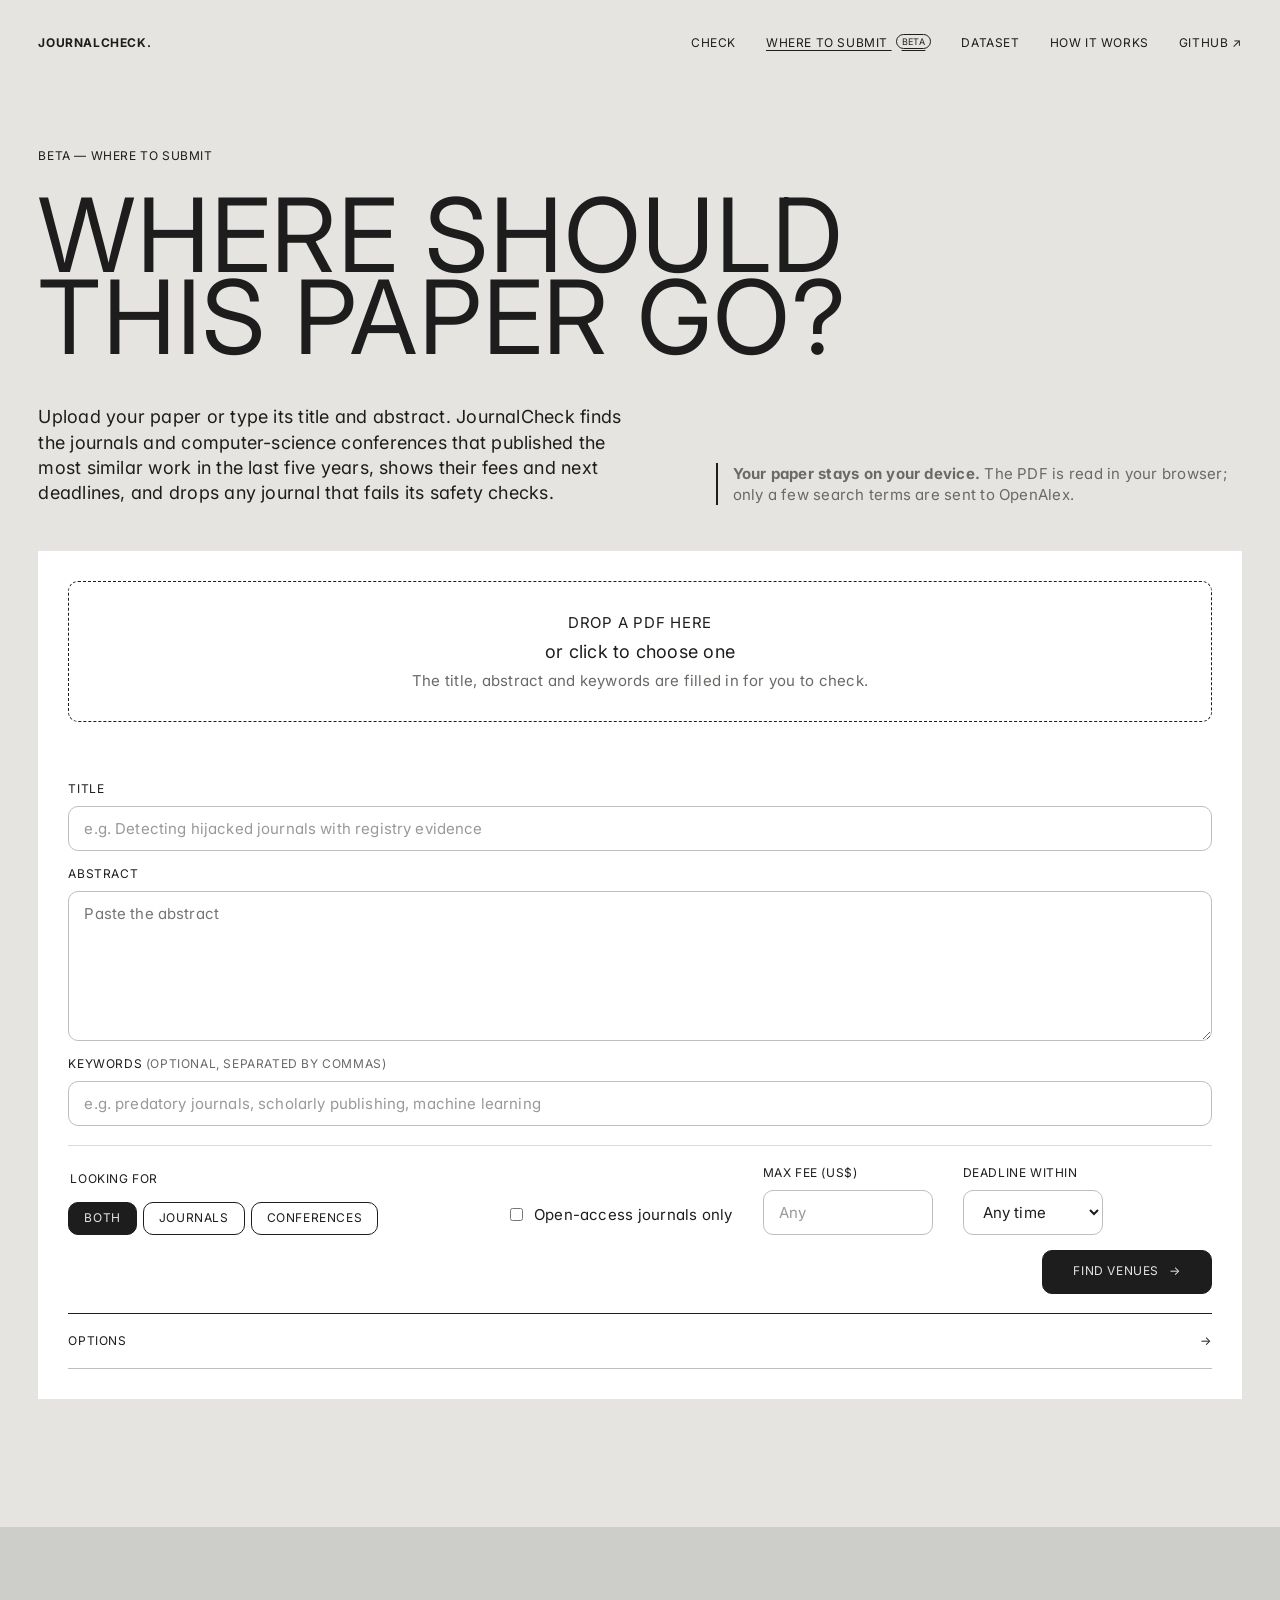
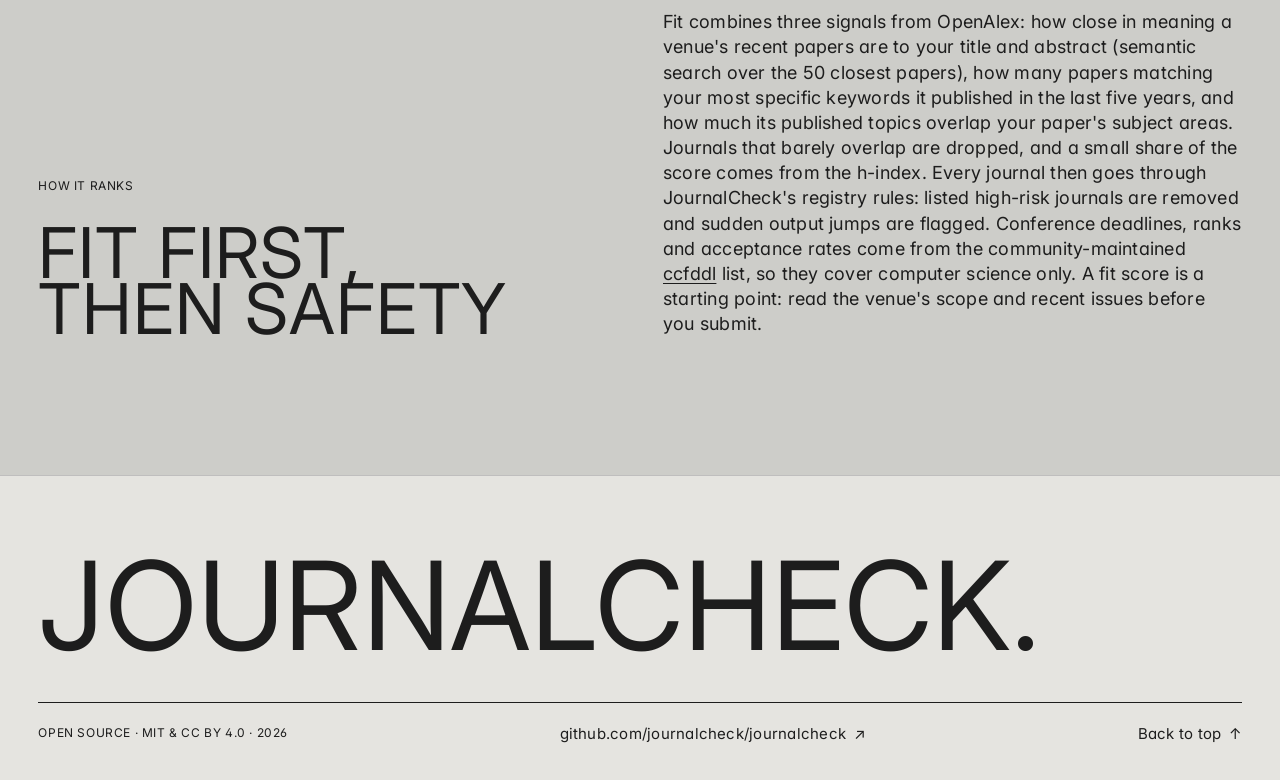
==== commit be978121: "Where to submit: semantic + keyword + scope ranking, scope gate" ====
--- a/submit.html
+++ b/submit.html
@@ -83,7 +83,7 @@
   <div class="wrap">
     <div class="sec-head">
       <div><p class="label">How it ranks</p><h2>Fit first,<br>then safety</h2></div>
-      <p>Fit is the share of similar recent papers a venue published, measured with OpenAlex search relevance (the method of the JANE tool, applied across all fields). For journals, a quarter of the score comes from the h-index. Every journal then goes through JournalCheck's registry rules: listed high-risk journals are removed and sudden output jumps are flagged. Conference deadlines, ranks and acceptance rates come from the community-maintained <a href="https://github.com/ccfddl/ccf-deadlines" rel="noopener">ccfddl</a> list, so they cover computer science only. A fit score is a starting point: read the venue's scope and recent issues before you submit.</p>
+      <p>Fit combines three signals from OpenAlex: how close in meaning a venue's recent papers are to your title and abstract (semantic search over the 50 closest papers), how many papers matching your most specific keywords it published in the last five years, and how much its published topics overlap your paper's subject areas. Journals that barely overlap are dropped, and a small share of the score comes from the h-index. Every journal then goes through JournalCheck's registry rules: listed high-risk journals are removed and sudden output jumps are flagged. Conference deadlines, ranks and acceptance rates come from the community-maintained <a href="https://github.com/ccfddl/ccf-deadlines" rel="noopener">ccfddl</a> list, so they cover computer science only. A fit score is a starting point: read the venue's scope and recent issues before you submit.</p>
     </div>
   </div>
 </section>
--- a/assets/style.css
+++ b/assets/style.css
@@ -14,9 +14,9 @@
   /* type */
   --font:"Inter",ui-sans-serif,system-ui,-apple-system,"Segoe UI",Roboto,sans-serif;
   --mono:ui-monospace,SFMono-Regular,Menlo,Consolas,monospace;
-  --t-caption:11px; --t-body-sm:15px; --t-body:18px; --t-sub:34px; --t-h-sm:46px; --t-h:70px; --t-display:103px;
+  --t-caption:12px; --t-body-sm:15px; --t-body:18px; --t-sub:34px; --t-h-sm:46px; --t-h:70px; --t-display:103px;
   /* layout */
-  --max:1400px; --pad:clamp(20px,3vw,46px); --gap:19px; --sec:clamp(76px,9vw,119px); --r:10px;
+  --max:1400px; --pad:clamp(20px,3vw,46px); --gap:19px; --sec:clamp(56px,6.4vw,96px); --r:10px;
 }
 *{box-sizing:border-box}
 html{scroll-behavior:smooth;scroll-padding-top:24px}
@@ -78,9 +78,9 @@
 body.scrolled .scroll{opacity:0;pointer-events:none}
 
 /* ─── numbers band (logo-grid style) ─── */
-.band{padding:0 0 var(--sec)}
+.band{padding:0}
 .stats{display:grid;grid-template-columns:repeat(4,1fr);gap:1px;background:var(--line);border:1px solid var(--line)}
-.stat{background:var(--paper);padding:30px;display:flex;flex-direction:column;justify-content:space-between;min-height:220px}
+.stat{background:var(--paper);padding:30px;display:flex;flex-direction:column;justify-content:space-between;min-height:190px}
 .stat .sv{font-size:clamp(46px,5.2vw,var(--t-h));line-height:.8;letter-spacing:.013em}
 .stat .lbl{font-size:var(--t-body-sm);color:var(--ink-2);max-width:20em;margin-top:30px}
 
@@ -89,16 +89,16 @@
 .section.stone{background:var(--stone)}
 .section+.section:not(.stone){border-top:1px solid var(--line)}
 .section.stone+.section{border-top:0}
-.sec-head{display:grid;grid-template-columns:minmax(0,1fr) minmax(0,1fr);gap:var(--gap) 46px;align-items:end;margin-bottom:76px}
+.sec-head{display:grid;grid-template-columns:minmax(0,1fr) minmax(0,1fr);gap:var(--gap) 46px;align-items:end;margin-bottom:56px}
 .sec-head .label{margin-bottom:30px}
 .sec-head h2{font-size:clamp(46px,6.4vw,var(--t-h));line-height:.8;letter-spacing:.013em;text-transform:uppercase}
 .sec-head>p{margin:0;max-width:36em;font-size:var(--t-body)}
-.sub-head{margin:var(--sec) 0 30px;display:flex;flex-direction:column;gap:19px}
+.sub-head{margin:76px 0 30px;display:flex;flex-direction:column;gap:19px}
 .sub{font-size:var(--t-sub);line-height:1;text-transform:uppercase}
 
 /* founder-intro style two-column block */
-.intro{display:grid;grid-template-columns:minmax(0,1fr) minmax(0,1fr);gap:var(--gap) 46px;padding-bottom:76px}
-.intro+.intro{padding-top:76px;border-top:1px solid var(--line);padding-bottom:0}
+.intro{display:grid;grid-template-columns:minmax(0,1fr) minmax(0,1fr);gap:var(--gap) 46px;padding-bottom:56px}
+.intro+.intro{padding-top:56px;border-top:1px solid var(--line);padding-bottom:0}
 .intro-l{display:flex;flex-direction:column;gap:19px;align-items:flex-start}
 .intro-statement{font-size:var(--t-body-sm);text-transform:uppercase;letter-spacing:.05em;max-width:26em;margin:0;line-height:1.4}
 .intro-r p{margin:0 0 15px;max-width:36em}
@@ -133,7 +133,7 @@
 .examples .label{margin-right:4px;color:var(--muted)}
 .examples button{font:inherit;font-size:var(--t-body-sm);border:0;border-bottom:1px solid var(--ink);background:transparent;padding:2px 0;cursor:pointer;color:var(--ink);border-radius:0}
 .examples button:hover{border-bottom-style:dashed}
-.check-out{margin-top:46px}
+.check-out{margin-top:46px}.check-out:empty{margin-top:0}
 .cr{background:var(--paper)}
 .cr-head{padding:30px;border-bottom:1px solid var(--line);display:flex;justify-content:space-between;gap:30px;flex-wrap:wrap}
 .cr-head>div:first-child{flex:1 1 360px;min-width:0}
@@ -198,7 +198,7 @@
 .fig figcaption{font-size:var(--t-body-sm);color:var(--ink-2);margin-top:19px;display:flex;gap:15px;align-items:baseline;background:var(--paper);padding:8px 0 0}
 .fig figcaption .label{flex:none;color:var(--muted)}
 .fig.wide{padding:46px}
-.gallery{display:grid;grid-template-columns:1fr 1fr;gap:var(--gap);margin-top:var(--gap);align-items:start}
+.gallery{display:grid;grid-template-columns:1fr 1fr;gap:var(--gap);margin-top:var(--gap);align-items:stretch}
 
 /* ─── steps / indicator catalogue ─── */
 .steps{display:grid;grid-template-columns:repeat(3,1fr);gap:1px;background:var(--line);border:1px solid var(--line);margin-top:var(--gap)}
@@ -552,3 +552,15 @@
   .act{grid-template-columns:1fr}
   .codebox .code{padding-right:19px;padding-top:50px}
 }
+
+/* results layout: the 13-journal dot plot and the how-to-act panel run full width;
+   the two bar charts sit side by side at equal height, the shorter one spreading its groups */
+#fig-external,#fig-act{grid-column:1/-1}
+.chart .hb{flex:1;align-content:space-evenly}
+.chart figcaption{margin-top:15px;padding-top:0}
+.chart .chart-foot{margin-top:10px}
+#fig-identity .hb-bar{height:18px}
+#fig-act .act-top{max-width:560px;margin-left:auto;margin-right:auto}
+@media (max-width:1100px){.gallery{grid-template-columns:1fr}.chart .hb{flex:none}}
+.hc-head .label{white-space:nowrap}
+@media (max-width:640px){.itable th,.itable td{padding:8px 8px}.r-itable{overflow-x:auto}.itable .ev{min-width:0}}
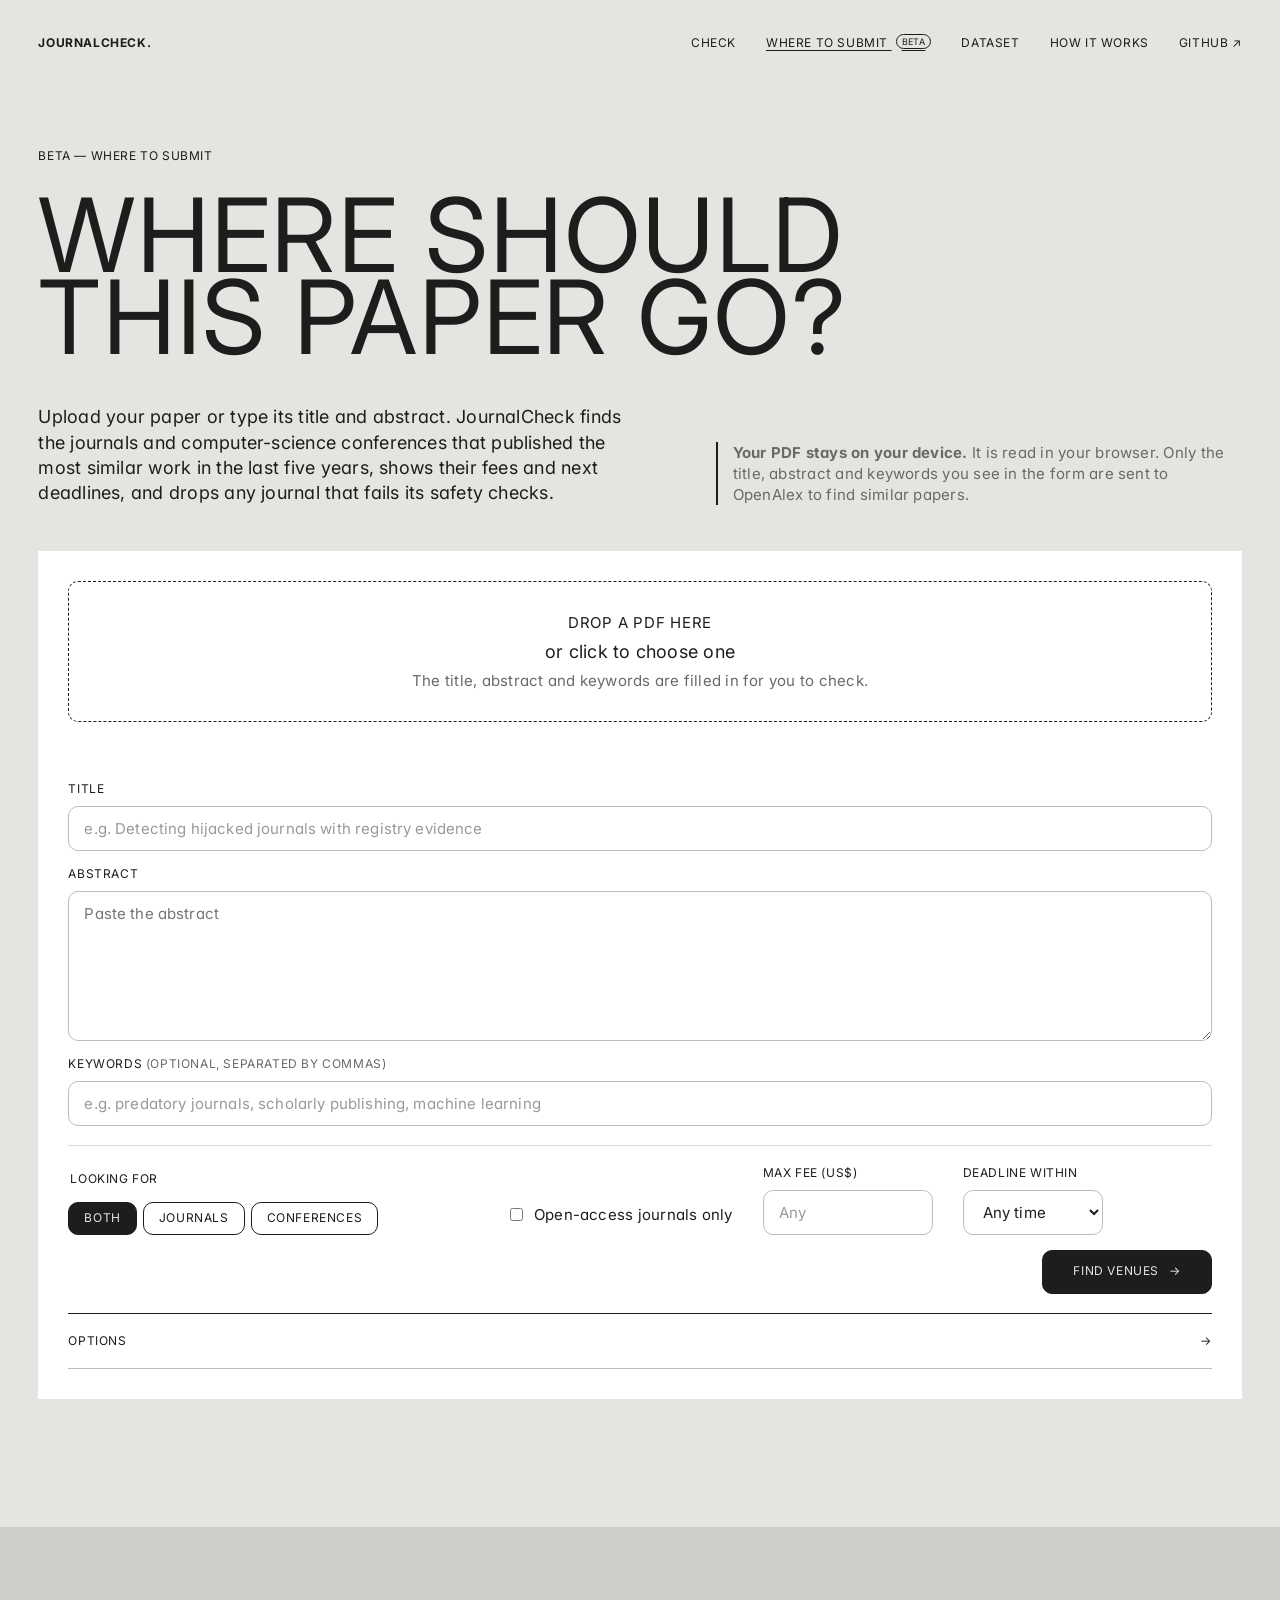
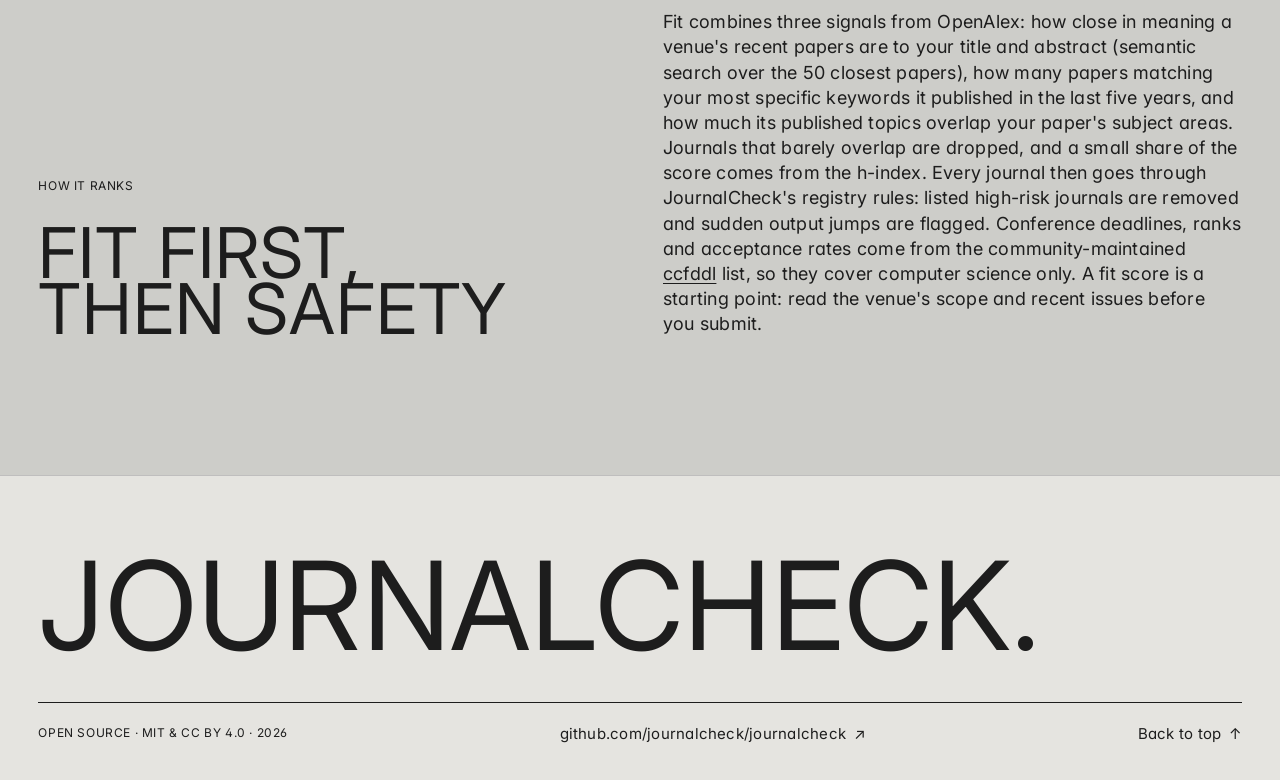
==== commit 0cc3fcca: "Where to submit: accurate privacy note; key guidance for shared networks" ====
--- a/submit.html
+++ b/submit.html
@@ -42,7 +42,7 @@
     <h1 class="display">Where should<br>this paper go?</h1>
     <div class="ws-intro">
       <p class="lead">Upload your paper or type its title and abstract. JournalCheck finds the journals and computer-science conferences that published the most similar work in the last five years, shows their fees and next deadlines, and drops any journal that fails its safety checks.</p>
-      <p class="small ws-privacy"><b>Your paper stays on your device.</b> The PDF is read in your browser; only a few search terms are sent to OpenAlex.</p>
+      <p class="small ws-privacy"><b>Your PDF stays on your device.</b> It is read in your browser. Only the title, abstract and keywords you see in the form are sent to OpenAlex to find similar papers.</p>
     </div>
   </div>
 </section>
@@ -72,7 +72,7 @@
         <button class="pill solid" id="ws-go" type="submit">Find venues <span aria-hidden="true">→</span></button>
       </div>
       <details class="more ws-adv"><summary>Options <span aria-hidden="true">→</span></summary>
-        <label class="fld"><span>OpenAlex API key <em>(optional; free at openalex.org, raises the daily search allowance; kept in this browser only)</em></span><input id="ws-key" placeholder="Paste a key"></label>
+        <label class="fld"><span>OpenAlex API key <em>(free at openalex.org/settings/api; recommended on shared networks such as a campus, where everyone shares one small daily allowance; kept in this browser only)</em></span><input id="ws-key" placeholder="Paste a key"></label>
       </details>
     </form>
     <div id="ws-out" class="ws-out" aria-live="polite"></div>
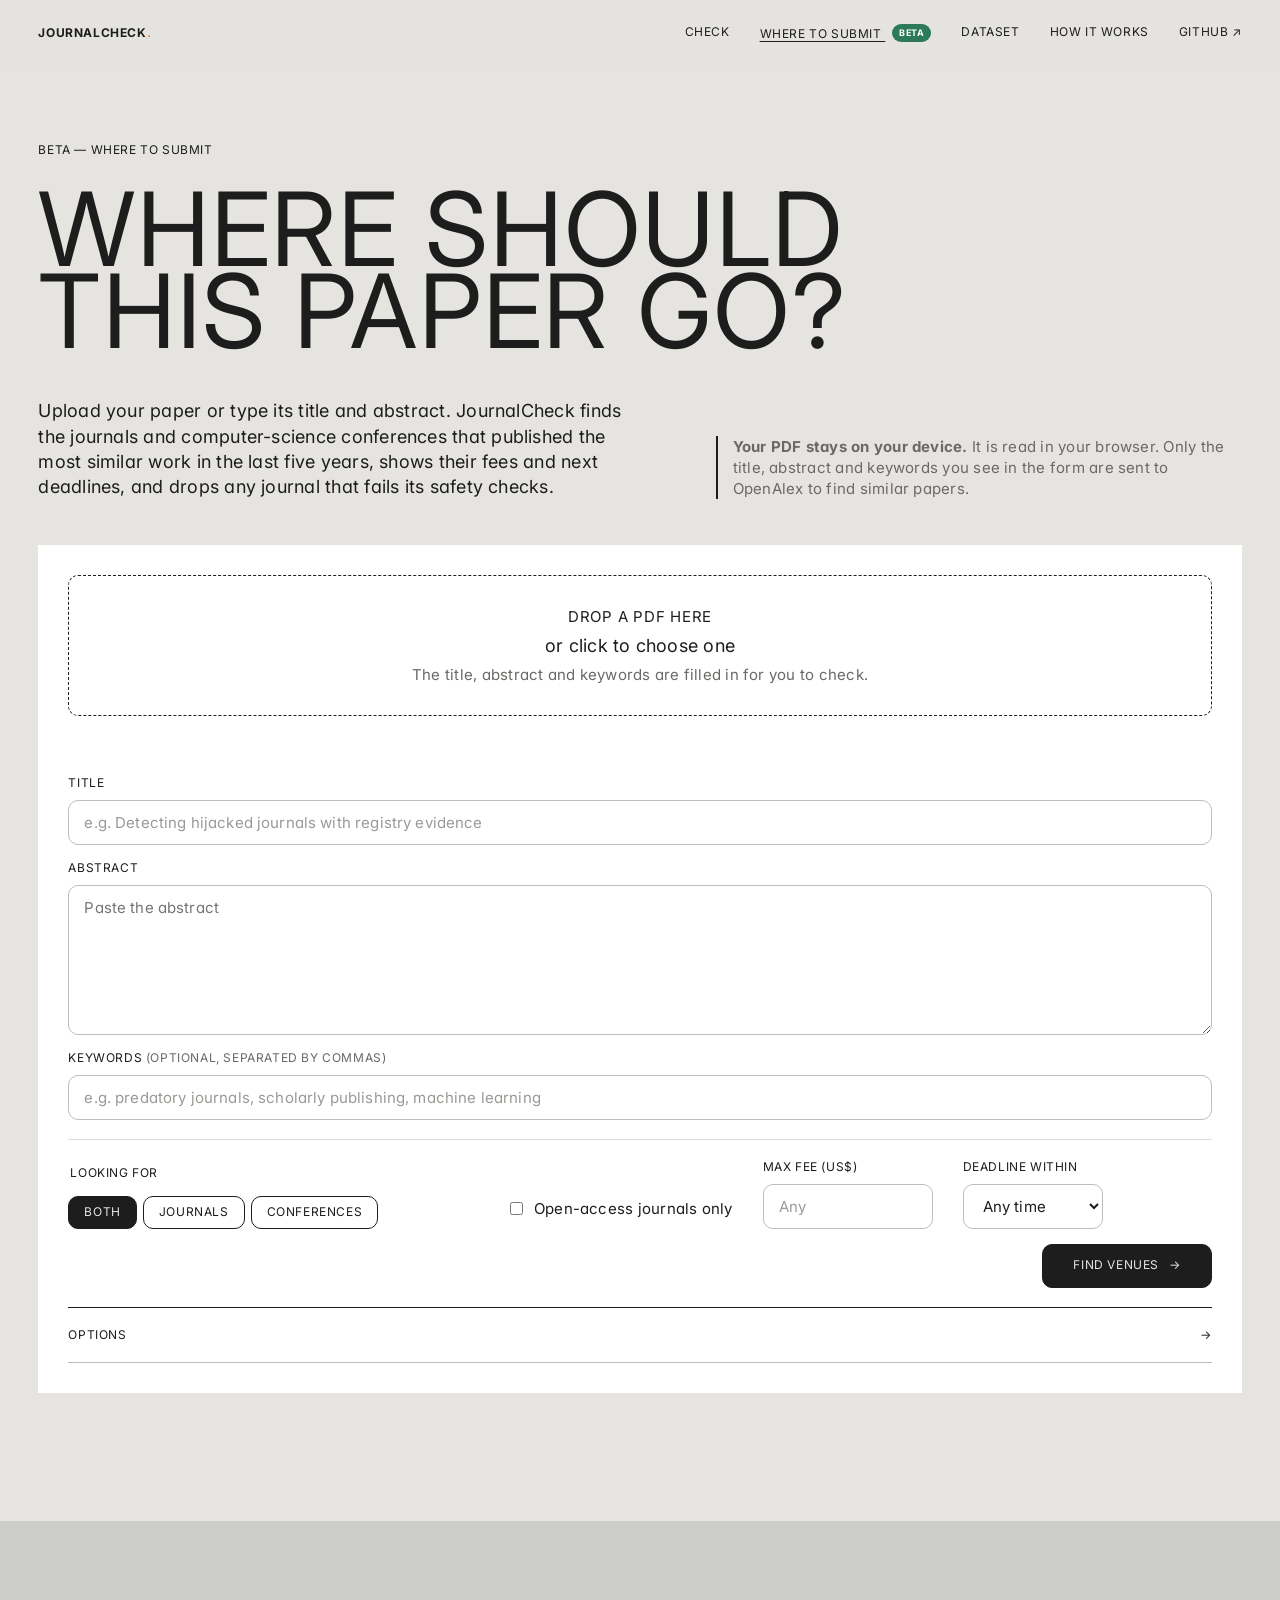
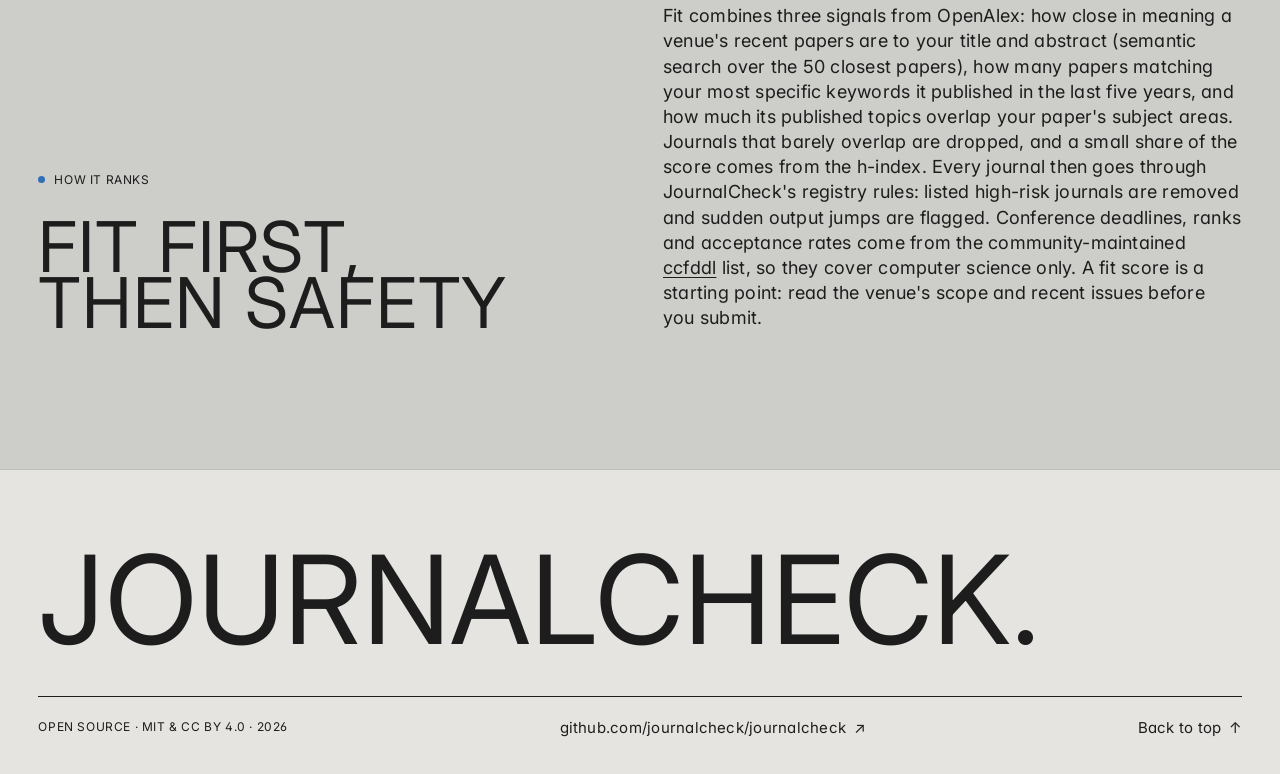
==== commit 46bed21d: "Where to submit: match the current site design" ====
--- a/submit.html
+++ b/submit.html
@@ -10,8 +10,8 @@
 <link rel="preconnect" href="https://fonts.googleapis.com">
 <link rel="preconnect" href="https://fonts.gstatic.com" crossorigin>
 <link href="https://fonts.googleapis.com/css2?family=Inter:wght@400;500;700&display=swap" rel="stylesheet">
-<link rel="stylesheet" href="assets/style.css?v=20261104b">
-<link rel="stylesheet" href="assets/submit.css?v=20261104b">
+<link rel="stylesheet" href="assets/style.css?v=20261109a">
+<link rel="stylesheet" href="assets/submit.css?v=20261109a">
 <script>
   if (!matchMedia("(prefers-reduced-motion: reduce)").matches && "IntersectionObserver" in window) {
     document.documentElement.classList.add("motion");
@@ -96,7 +96,7 @@
   </div>
 </footer>
 
-<script src="assets/submit.js?v=20261104b" defer></script>
-<script src="assets/motion.js?v=20261104b" defer></script>
+<script src="assets/submit.js?v=20261109a" defer></script>
+<script src="assets/motion.js?v=20261109a" defer></script>
 </body>
 </html>
--- a/assets/style.css
+++ b/assets/style.css
@@ -11,6 +11,9 @@
   /* aliases the script still references */
   --navy:var(--ink); --navy-2:var(--ink); --bg-alt:var(--parchment);
   --mk-rule:#8d8c88; --mk-model:#bfbebe;
+  /* accents drawn from the hero sphere, used sparingly; green marks what is new */
+  --sun:#f2b705; --rose:#e9579b; --sky:#5aa3dc; --accent:#2f6fb5; --accent-bg:#dfe9f3;
+  --new:#2c7a57; --new-bg:#d9eadf;
   /* type */
   --font:"Inter",ui-sans-serif,system-ui,-apple-system,"Segoe UI",Roboto,sans-serif;
   --mono:ui-monospace,SFMono-Regular,Menlo,Consolas,monospace;
@@ -19,7 +22,7 @@
   --max:1400px; --pad:clamp(20px,3vw,46px); --gap:19px; --sec:clamp(56px,6.4vw,96px); --r:10px;
 }
 *{box-sizing:border-box}
-html{scroll-behavior:smooth;scroll-padding-top:24px}
+html{scroll-behavior:smooth;scroll-padding-top:76px}
 body{margin:0;font-family:var(--font);color:var(--ink);background:var(--parchment);font-size:var(--t-body);line-height:1.4;letter-spacing:.013em;-webkit-font-smoothing:antialiased;font-feature-settings:"ss01","cv11"}
 a{color:var(--ink);text-decoration-thickness:1px;text-underline-offset:3px}
 img{max-width:100%;height:auto;display:block}
@@ -47,8 +50,10 @@
 .btn{font:inherit}
 
 /* top bar — not sticky, minimal */
-.topbar{position:relative;z-index:5}
-.topbar-in{display:flex;align-items:center;justify-content:space-between;gap:24px;padding-top:30px;padding-bottom:15px}
+.topbar{position:sticky;top:0;z-index:40;background:rgba(229,228,224,.86);-webkit-backdrop-filter:saturate(1.4) blur(12px);backdrop-filter:saturate(1.4) blur(12px);border-bottom:1px solid transparent;transition:border-color .3s,background .3s}
+body.scrolled .topbar{border-bottom-color:var(--line)}
+.topbar-in{display:flex;align-items:center;justify-content:space-between;gap:24px;padding-top:19px;padding-bottom:17px;transition:padding .3s}
+body.scrolled .topbar-in{padding-top:13px;padding-bottom:13px}
 .brand{font-size:var(--t-caption);font-weight:700;text-transform:uppercase;letter-spacing:.05em;text-decoration:none;color:var(--ink);white-space:nowrap}
 .nav{display:flex;gap:30px;overflow-x:auto;scrollbar-width:none}.nav::-webkit-scrollbar{display:none}
 .nav a{font-size:var(--t-caption);text-transform:uppercase;letter-spacing:.05em;text-decoration:none;color:var(--ink);white-space:nowrap;padding:5px 0;border-radius:var(--r)}
@@ -298,7 +303,8 @@
   .search{margin-left:0}
 }
 @media (max-width:640px){
-  .nav a:not(.gh){display:none}
+  .topbar-in{gap:15px}
+  .nav{gap:19px;-webkit-mask-image:linear-gradient(90deg,#000 85%,transparent);mask-image:linear-gradient(90deg,#000 85%,transparent);padding-right:24px}
   .display{font-size:clamp(44px,13vw,64px)}
   .sphere-wrap{width:78vw;right:-22vw;top:90px}
   .stat{min-height:160px;padding:19px}
@@ -334,7 +340,7 @@
 .pipe-row+.pipe-row{margin-top:var(--gap)}
 .pipe-step{padding:30px 0 30px 76px;position:relative}
 .pipe-n{position:absolute;left:0;top:22px;width:47px;height:47px;border-radius:50%;border:1px solid var(--ink);background:var(--parchment);display:grid;place-items:center;font-size:var(--t-caption);letter-spacing:.05em;transition:background .5s,color .5s}
-.pipe-row.lit .pipe-n{background:var(--ink);color:var(--parchment)}
+.pipe-row.lit .pipe-n{background:var(--accent);border-color:var(--accent);color:#fff}
 .pipe-step h3{font-size:var(--t-sub);line-height:1;text-transform:uppercase;margin-bottom:12px}
 .pipe-step .label{color:var(--muted)}
 .pipe-cells{display:grid;gap:1px;background:var(--line);border:1px solid var(--line)}
@@ -372,7 +378,7 @@
 .mtable tr.best .mbar i{background:var(--ink)}
 
 /* scroll progress */
-.progress{position:fixed;left:0;top:0;height:2px;width:100%;background:var(--ink);transform-origin:left;transform:scaleX(0);z-index:50;pointer-events:none}
+.progress{position:fixed;left:0;top:0;height:2px;width:100%;background:linear-gradient(90deg,var(--sun),var(--rose) 45%,var(--sky));transform-origin:left;transform:scaleX(0);z-index:50;pointer-events:none}
 
 /* ─── motion (only when JS + motion allowed) ─── */
 @keyframes sphere-spin{to{transform:rotate(360deg)}}
@@ -564,3 +570,105 @@
 @media (max-width:1100px){.gallery{grid-template-columns:1fr}.chart .hb{flex:none}}
 .hc-head .label{white-space:nowrap}
 @media (max-width:640px){.itable th,.itable td{padding:8px 8px}.r-itable{overflow-x:auto}.itable .ev{min-width:0}}
+
+/* colour accents (sparing; from the sphere) */
+.brand .dot-mark,.foot-mark .dot-mark{display:inline-block;background:linear-gradient(90deg,var(--sun),var(--rose),var(--sky),var(--rose),var(--sun));background-size:400% 100%;background-position:0 0;-webkit-background-clip:text;background-clip:text;color:transparent}
+/* the dot: colours flow through the sphere's palette; the footer dot drops in with a small bounce */
+@keyframes dot-flow{to{background-position:400% 0}}
+@keyframes dot-drop{0%{transform:translateY(-.9em) scale(.3);opacity:0}60%{transform:translateY(.06em) scale(1.08);opacity:1}100%{transform:none;opacity:1}}
+@keyframes dot-beat{0%,100%{transform:none}50%{transform:scale(1.35)}}
+.motion .brand .dot-mark{animation:dot-flow 6s linear infinite}
+.motion .brand:hover .dot-mark{animation:dot-flow 1.6s linear infinite,dot-beat .8s ease-in-out infinite}
+.motion .foot-mark .dot-mark{animation:dot-flow 6s linear infinite;opacity:0}
+.motion .foot-mark.in .dot-mark{animation:dot-flow 6s linear infinite,dot-drop .9s cubic-bezier(.3,1.4,.5,1) .9s both,dot-hop 12s ease-in-out 4s infinite}
+@media (prefers-reduced-motion:reduce){.brand .dot-mark,.foot-mark .dot-mark{animation:none!important;opacity:1!important}}
+.sec-head .label::before,.intro-l .label::before{content:"";display:inline-block;width:7px;height:7px;border-radius:50%;margin-right:9px;vertical-align:1px;background:var(--dot,var(--accent))}
+#dataset .sec-head .label{--dot:var(--rose)}
+#how .sec-head .label{--dot:var(--sun)}
+#results .sec-head .label{--dot:var(--rose)}
+#run .sec-head .label{--dot:var(--sky)}
+a:hover{color:var(--accent)}
+.ghost:hover{color:var(--accent)}
+.nav a:hover{color:var(--accent)}
+.mtable tr.best td:first-child{box-shadow:inset 3px 0 0 var(--accent)}
+.mtable tr.best .mbar i{background:var(--accent)}
+.pill.solid{background:var(--ink)}
+.pill.solid:hover{background:var(--accent);border-color:var(--accent);color:#fff}
+.copy.done{background:var(--new);border-color:var(--new);color:#fff}
+.seg button[aria-pressed="true"]{background:var(--ink)}
+.examples button:hover{color:var(--accent);border-bottom-color:var(--accent)}
+
+/* ─── more motion (all of it only under .motion, i.e. when the reader allows motion) ─── */
+/* footer dot: a small hop every 12 s after it has dropped in */
+@keyframes dot-hop{0%,86%,100%{transform:none}89%{transform:translateY(-.32em) scale(1.06,.94)}92%{transform:translateY(0) scale(1.1,.88)}94.5%{transform:translateY(-.1em)}97%{transform:none}}
+/* section-label dots: a soft ring pings out every few seconds, each section slightly out of step */
+@keyframes label-ping{0%{box-shadow:0 0 0 0 color-mix(in srgb,var(--dot,var(--accent)) 55%,transparent)}70%,100%{box-shadow:0 0 0 7px color-mix(in srgb,var(--dot,var(--accent)) 0%,transparent)}}
+@keyframes label-pop{0%{transform:scale(0)}70%{transform:scale(1.4)}100%{transform:scale(1)}}
+.motion .sec-head .label.in::before,.motion .intro-l.in .label::before{animation:label-pop .6s cubic-bezier(.3,1.5,.5,1) .2s both,label-ping 3.6s ease-out 1s infinite}
+.motion #check .sec-head .label.in::before{animation-delay:.2s,1.4s}
+.motion #dataset .sec-head .label.in::before{animation-delay:.2s,1.8s}
+.motion #how .sec-head .label.in::before{animation-delay:.2s,2.2s}
+.motion #results .sec-head .label.in::before{animation-delay:.2s,2.6s}
+.motion #run .sec-head .label.in::before{animation-delay:.2s,3s}
+/* pipeline: a step's number pings once as it lights up */
+@keyframes step-ping{0%{box-shadow:0 0 0 0 color-mix(in srgb,var(--accent) 45%,transparent)}100%{box-shadow:0 0 0 14px color-mix(in srgb,var(--accent) 0%,transparent)}}
+.motion .pipe-row.lit .pipe-n{animation:step-ping .9s ease-out}
+/* hero: scroll arrow bobs; the example card's warning dots pulse in turn */
+@keyframes bob{0%,100%{transform:none}50%{transform:translateY(4px)}}
+.scroll span{display:inline-block}
+.motion .scroll span{animation:bob 1.8s ease-in-out infinite}
+@keyframes warn{0%,100%{box-shadow:0 0 0 0 color-mix(in srgb,var(--high) 40%,transparent)}50%{box-shadow:0 0 0 4px color-mix(in srgb,var(--high) 0%,transparent)}}
+.motion .hc-list li .dot.fail{animation:warn 2.4s ease-in-out infinite}
+.motion .hc-list li:nth-child(2) .dot.fail{animation-delay:.6s}.motion .hc-list li:nth-child(3) .dot.fail{animation-delay:1.2s}.motion .hc-list li:nth-child(4) .dot.fail{animation-delay:1.8s}
+/* nav: underline slides in from the left */
+.nav a{background:linear-gradient(currentColor,currentColor) 0 100%/0 1px no-repeat;transition:background-size .3s,color .2s}
+.nav a:hover{text-decoration:none;background-size:100% 1px}
+/* hover micro-interactions on cells and numbers */
+.sources li,.stat,.soon-grid li{transition:background .3s}
+.sources li b,.stat .sv{transition:color .3s,transform .3s}
+.sources li:hover{background:#f8f7f4}.sources li:hover b{color:var(--accent);transform:translateY(-2px)}
+.stat:hover .sv{color:var(--accent)}
+.pipe-cells .pc{transition:background .3s}.pipe-cells .pc:hover{background:#fbfaf8}
+.cat{transition:background .3s}.cat:hover{background:#fbfaf8}
+.panel{transition:transform .3s}
+.fig.chart{transition:background-color .3s}
+
+/* ─── play: spot the red flag ─── */
+#play .sec-head .label{--dot:var(--rose)}
+.pg{max-width:880px}
+.pg-top{display:flex;justify-content:space-between;align-items:center;margin-bottom:15px}
+.pg-dots{display:flex;gap:6px}
+.pg-dot{width:10px;height:10px;border-radius:50%;border:1px solid var(--ink);transition:background .3s,border-color .3s,transform .3s}
+.pg-dot.now{transform:scale(1.25)}
+.pg-dot.ok{background:var(--new);border-color:var(--new)}.pg-dot.no{background:var(--high);border-color:var(--high)}
+.pg-card{background:var(--paper);padding:30px;border-top:3px solid var(--ink);transition:border-color .4s}
+.pg-card.right{border-top-color:var(--new)}.pg-card.wrong{border-top-color:var(--high)}
+.pg-meta{display:grid;gap:4px;font-family:var(--mono);font-size:13px;color:var(--ink-2);padding-bottom:15px;border-bottom:1px solid var(--line-soft);word-break:break-word}
+.pg-meta b{font-family:var(--font);font-size:var(--t-caption);text-transform:uppercase;letter-spacing:.05em;font-weight:400;color:var(--muted);display:inline-block;width:72px}
+.pg-body{font-size:var(--t-body);margin:19px 0 0;max-width:40em}
+.pg-ask{margin-top:30px;display:flex;justify-content:space-between;align-items:center;gap:15px;flex-wrap:wrap}
+.pg-btns{display:flex;gap:10px;flex-wrap:wrap;align-items:center}
+.pg-btns .pill{padding:11px 22px}
+.pg-reveal{margin-top:30px;padding-top:19px;border-top:1px solid var(--line-soft)}
+.pg-verdict{margin:0 0 12px;font-size:var(--t-body-sm)}
+.pg-verdict.ok{color:var(--new)}.pg-verdict.no{color:var(--high)}
+.pg-flags{list-style:none;margin:0 0 19px;padding:0;display:grid;gap:8px;font-size:var(--t-body-sm)}
+.pg-flags li{display:flex;gap:12px;align-items:baseline}
+.pg-flags b{flex:none;min-width:42px;text-align:center;font-family:var(--mono);font-size:12px;font-weight:400;color:#fff;background:var(--high);border-radius:var(--r);padding:1px 7px}
+.pg-flags.good b{background:var(--new)}
+.pg-end{text-align:left}
+.pg-score{font-size:clamp(70px,9vw,var(--t-display));line-height:.8;margin:12px 0 0;position:relative;display:inline-block}
+.pg-score span{color:var(--accent)}
+.pg-end .pg-btns{margin-top:30px}
+.pg-spark{position:absolute;left:30%;top:40%;width:8px;height:8px;border-radius:50%;pointer-events:none;animation:spark 1.1s cubic-bezier(.2,.7,.3,1) forwards}
+@keyframes spark{to{transform:translate(var(--x),var(--y)) scale(.3);opacity:0}}
+@keyframes pg-in{from{opacity:0;transform:translateY(14px)}}
+@keyframes pg-shake{0%,100%{transform:none}20%{transform:translateX(-6px)}40%{transform:translateX(5px)}60%{transform:translateX(-3px)}80%{transform:translateX(2px)}}
+@keyframes pg-pop{0%{transform:none}40%{transform:scale(1.01)}100%{transform:none}}
+.motion .pg-card{animation:pg-in .45s cubic-bezier(.2,.7,.2,1)}
+.motion .pg-card.wrong{animation:pg-shake .45s ease}
+.motion .pg-card.right{animation:pg-pop .4s ease}
+.motion .pg-reveal{animation:pg-in .4s cubic-bezier(.2,.7,.2,1)}
+.motion .pg-flags li{animation:pg-in .4s cubic-bezier(.2,.7,.2,1) both}
+.motion .pg-flags li:nth-child(2){animation-delay:.08s}.motion .pg-flags li:nth-child(3){animation-delay:.16s}
+@media (max-width:640px){.pg-card{padding:19px}.pg-ask{flex-direction:column;align-items:flex-start}.pg-meta b{width:auto;margin-right:6px}}
--- a/assets/submit.css
+++ b/assets/submit.css
@@ -1,5 +1,5 @@
 /* Where to submit (beta) — page-specific styles; shares tokens with style.css */
-.beta{font-size:9px;letter-spacing:.05em;border:1px solid var(--ink);border-radius:var(--r);padding:1px 5px;margin-left:4px;vertical-align:2px}
+.beta{font-size:9px;letter-spacing:.06em;font-weight:700;color:#fff;background:var(--new,#2c7a57);border-radius:var(--r);padding:2px 7px;margin-left:7px;vertical-align:2px;display:inline-block;line-height:1.5}
 .nav a[aria-current="page"]{text-decoration:underline}
 .ws-hero{padding:76px 0 46px}
 .ws-hero .label{margin-bottom:30px}
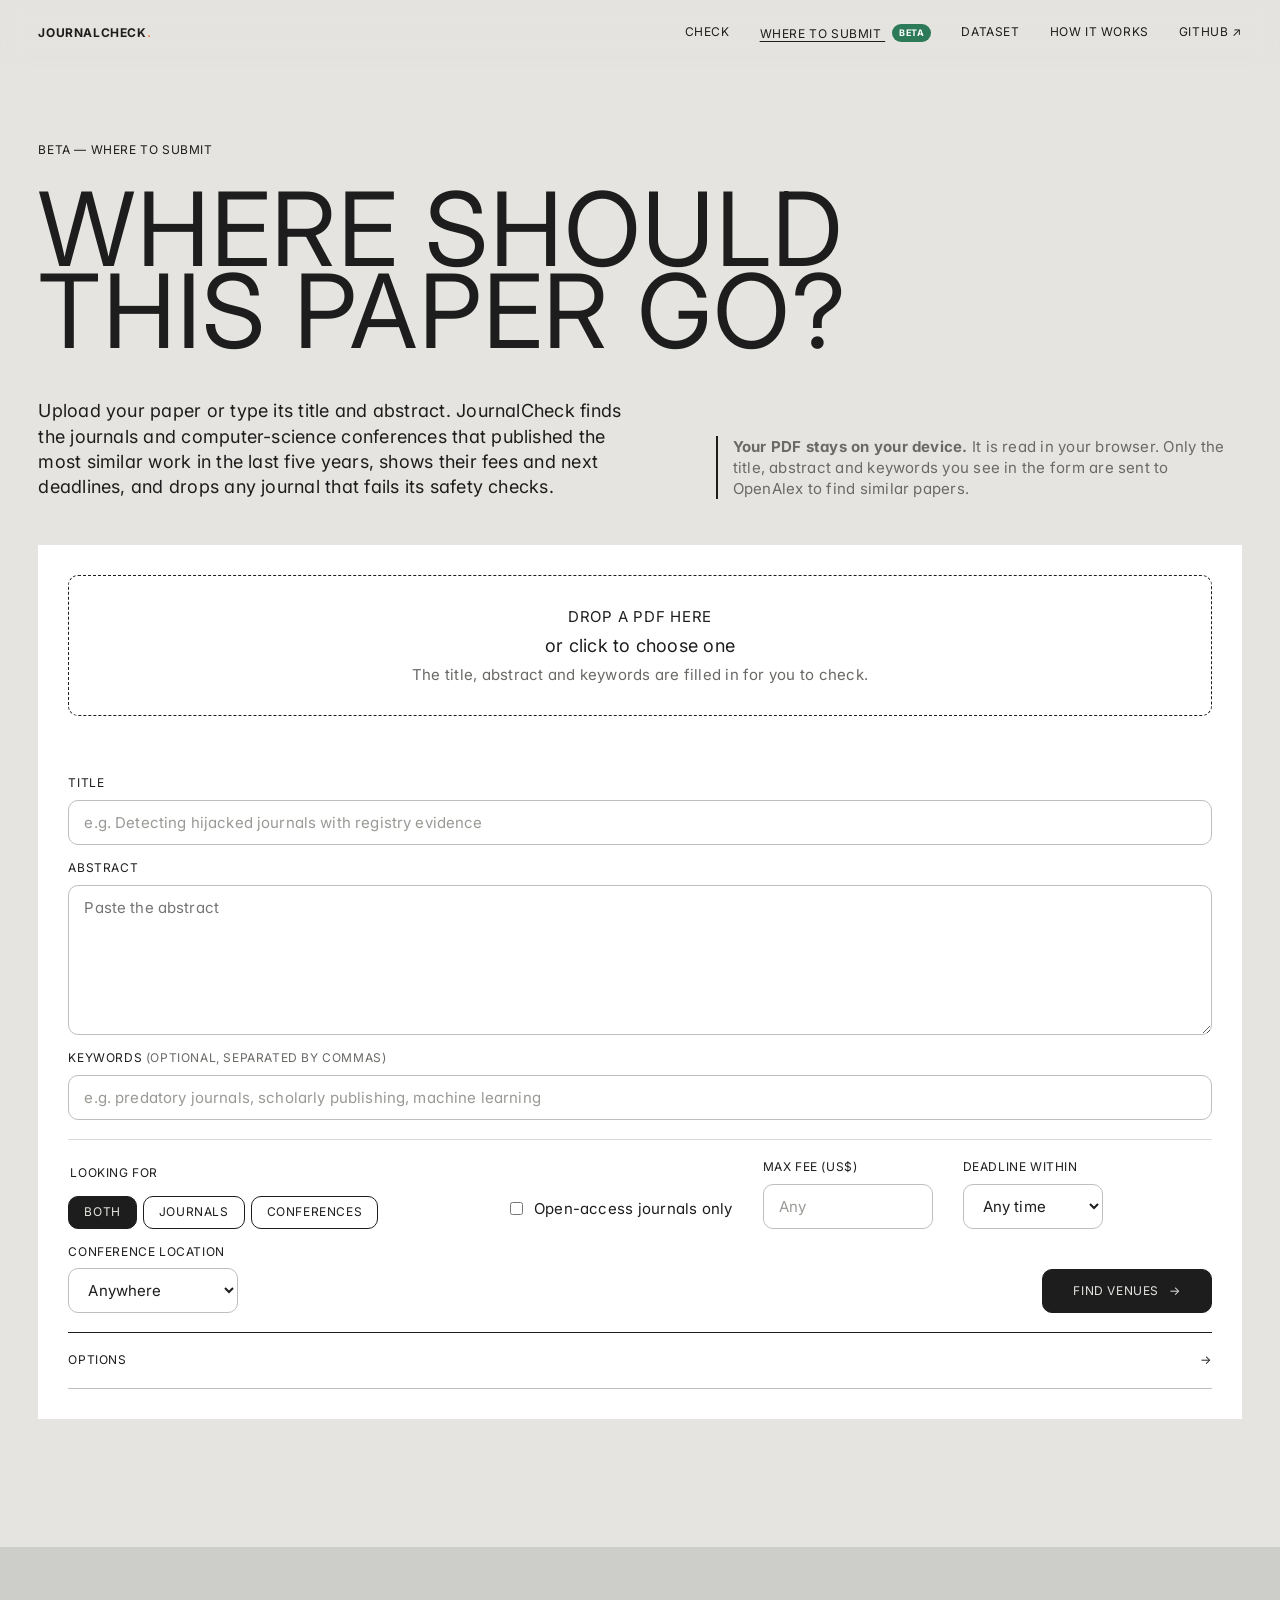
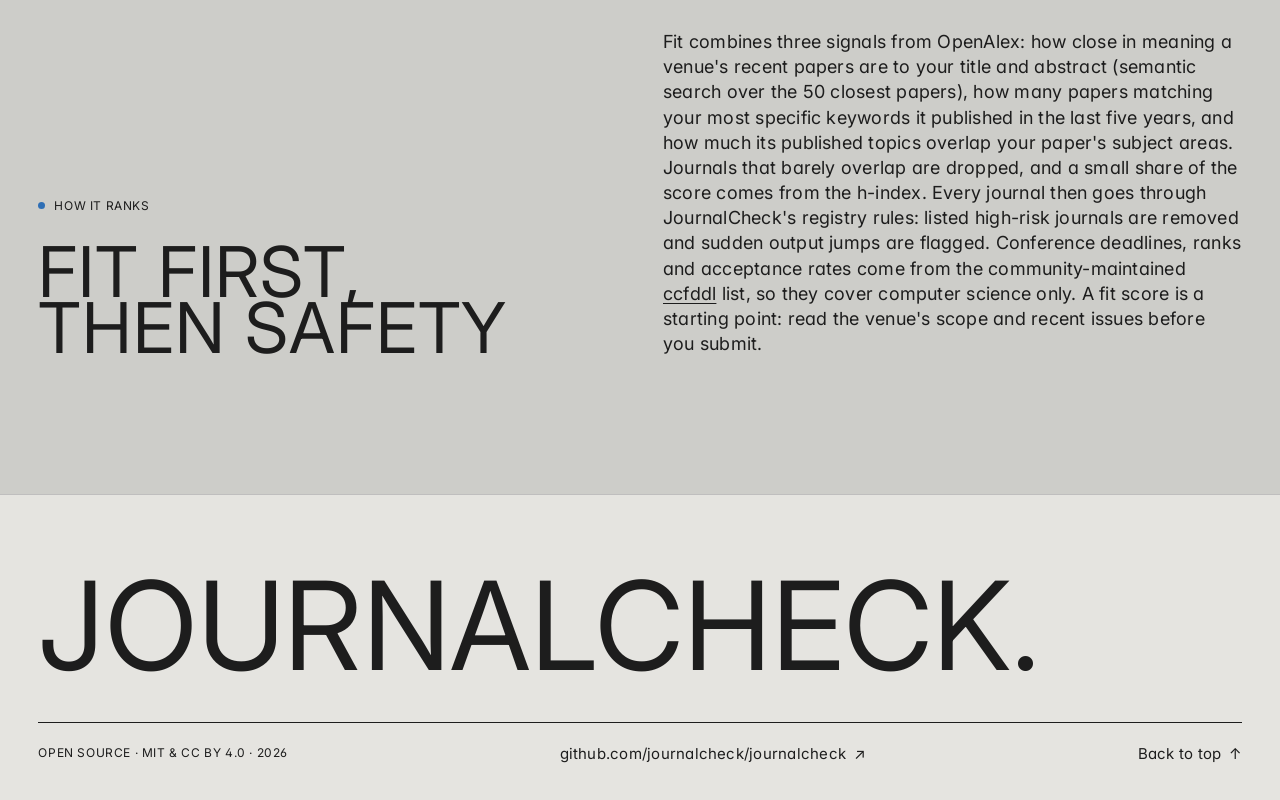
==== commit f4cbe2dc: "Where to submit: filter conferences by region or country" ====
--- a/submit.html
+++ b/submit.html
@@ -69,6 +69,7 @@
         <label class="ws-check"><input type="checkbox" id="ws-oa"><span>Open-access journals only</span></label>
         <label class="fld ws-small"><span>Max fee (US$)</span><input id="ws-fee" type="number" min="0" step="50" placeholder="Any"></label>
         <label class="fld ws-small"><span>Deadline within</span><select id="ws-months"><option value="0">Any time</option><option value="3">3 months</option><option value="6">6 months</option><option value="12">12 months</option></select></label>
+        <label class="fld ws-small ws-where"><span>Conference location</span><select id="ws-where"><option value="">Anywhere</option></select></label>
         <button class="pill solid" id="ws-go" type="submit">Find venues <span aria-hidden="true">→</span></button>
       </div>
       <details class="more ws-adv"><summary>Options <span aria-hidden="true">→</span></summary>
--- a/assets/submit.css
+++ b/assets/submit.css
@@ -79,3 +79,5 @@
 }
 .ws-known{margin:0;font-size:12px;color:var(--low)}
 .ws-ev{margin:0;font-size:12px;color:var(--ink-2)}
+.ws-note{display:block;font-size:12px;color:var(--muted)}
+.ws-where{min-width:210px}
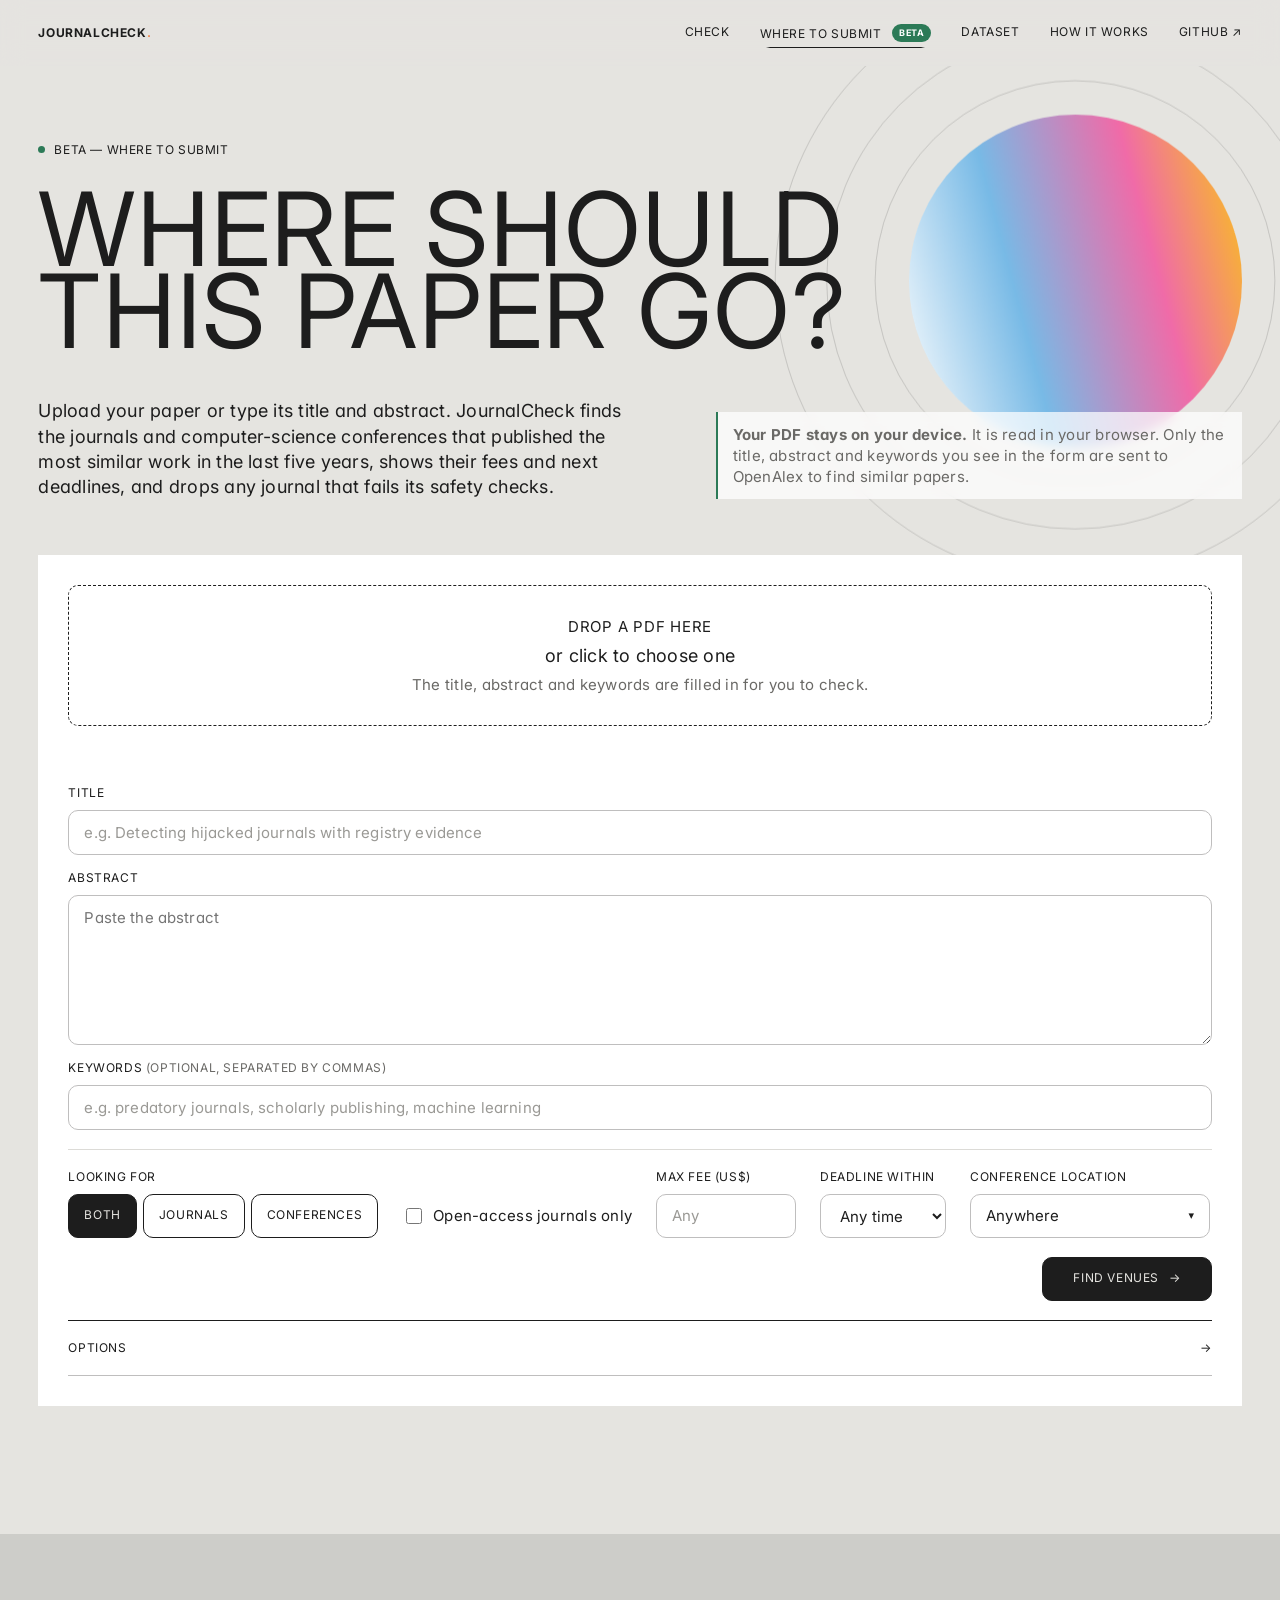
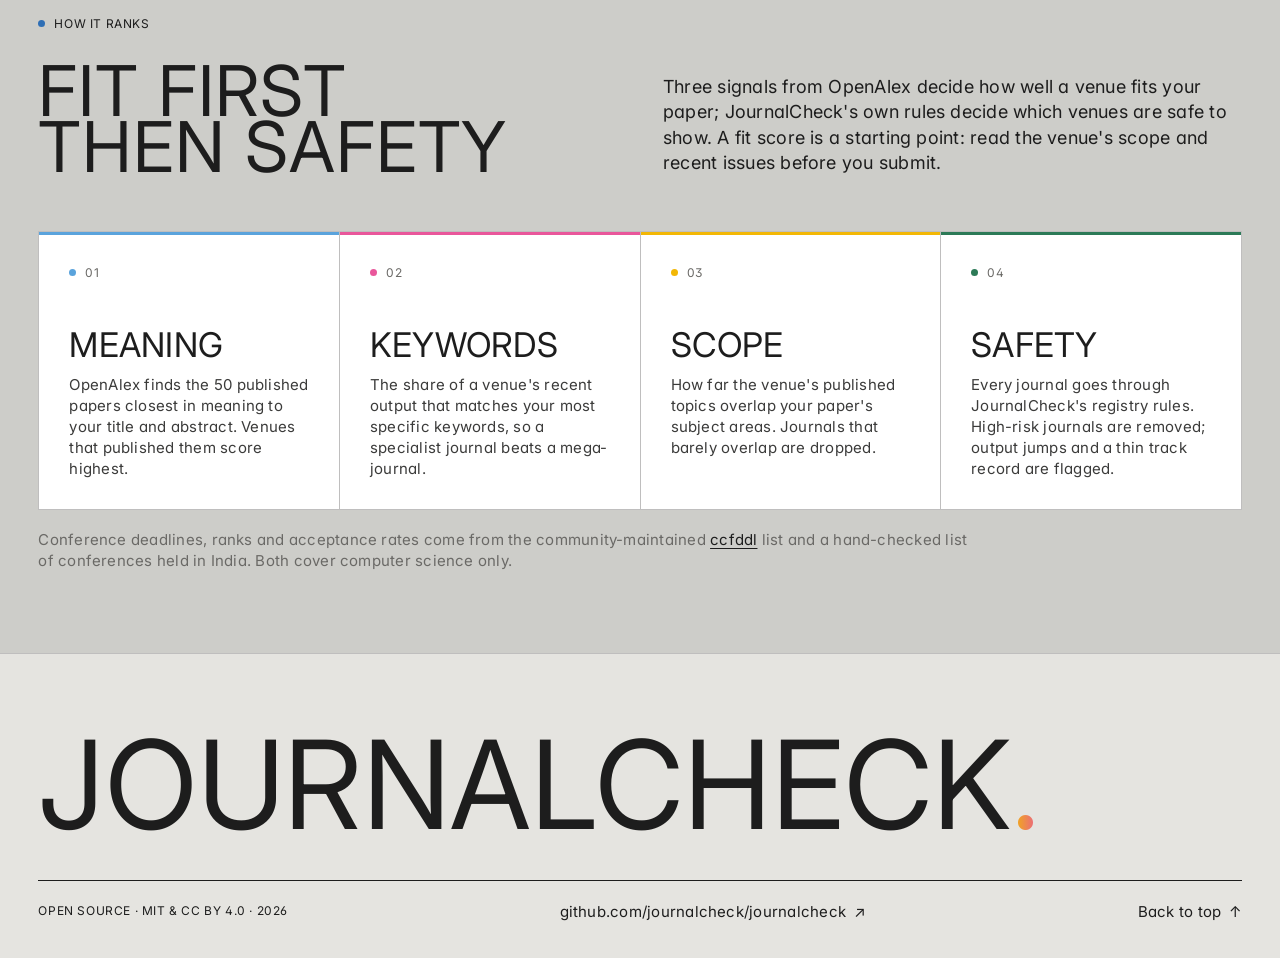
==== commit 478269e4: "Where to submit: multi-select region and country filter; aligned options row; live-site colours and " ====
--- a/submit.html
+++ b/submit.html
@@ -10,8 +10,8 @@
 <link rel="preconnect" href="https://fonts.googleapis.com">
 <link rel="preconnect" href="https://fonts.gstatic.com" crossorigin>
 <link href="https://fonts.googleapis.com/css2?family=Inter:wght@400;500;700&display=swap" rel="stylesheet">
-<link rel="stylesheet" href="assets/style.css?v=20261109a">
-<link rel="stylesheet" href="assets/submit.css?v=20261109a">
+<link rel="stylesheet" href="assets/style.css?v=20261113a">
+<link rel="stylesheet" href="assets/submit.css?v=20261113a">
 <script>
   if (!matchMedia("(prefers-reduced-motion: reduce)").matches && "IntersectionObserver" in window) {
     document.documentElement.classList.add("motion");
@@ -37,6 +37,10 @@
 
 <main id="main">
 <section class="ws-hero">
+  <div class="sphere-wrap" aria-hidden="true">
+    <svg class="rings" viewBox="0 0 1000 1000"><circle cx="500" cy="500" r="330"/><circle cx="500" cy="500" r="410"/><circle cx="500" cy="500" r="495"/></svg>
+    <div class="sphere"></div>
+  </div>
   <div class="wrap">
     <p class="label">Beta — Where to submit</p>
     <h1 class="display">Where should<br>this paper go?</h1>
@@ -61,15 +65,28 @@
         <label class="fld"><span>Keywords <em>(optional, separated by commas)</em></span><input id="ws-keywords" placeholder="e.g. predatory journals, scholarly publishing, machine learning"></label>
       </div>
       <div class="ws-opts">
-        <fieldset class="ws-kind"><legend class="label">Looking for</legend>
-          <label><input type="radio" name="ws-kind" value="both" checked><span>Both</span></label>
-          <label><input type="radio" name="ws-kind" value="journal"><span>Journals</span></label>
-          <label><input type="radio" name="ws-kind" value="conference"><span>Conferences</span></label>
-        </fieldset>
+        <div class="fld ws-kind" role="radiogroup" aria-labelledby="ws-kind-l"><span id="ws-kind-l">Looking for</span>
+          <div class="ws-kind-opts">
+            <label><input type="radio" name="ws-kind" value="both" checked><span>Both</span></label>
+            <label><input type="radio" name="ws-kind" value="journal"><span>Journals</span></label>
+            <label><input type="radio" name="ws-kind" value="conference"><span>Conferences</span></label>
+          </div>
+        </div>
         <label class="ws-check"><input type="checkbox" id="ws-oa"><span>Open-access journals only</span></label>
         <label class="fld ws-small"><span>Max fee (US$)</span><input id="ws-fee" type="number" min="0" step="50" placeholder="Any"></label>
         <label class="fld ws-small"><span>Deadline within</span><select id="ws-months"><option value="0">Any time</option><option value="3">3 months</option><option value="6">6 months</option><option value="12">12 months</option></select></label>
-        <label class="fld ws-small ws-where"><span>Conference location</span><select id="ws-where"><option value="">Anywhere</option></select></label>
+        <div class="fld ws-where" id="ws-where">
+          <span id="ws-where-l">Conference location</span>
+          <button type="button" class="ws-ms-btn" aria-haspopup="true" aria-expanded="false" aria-labelledby="ws-where-l"><span class="ws-ms-val">Anywhere</span><i aria-hidden="true">▾</i></button>
+          <div class="ws-ms-pop" hidden role="group" aria-label="Choose regions and countries">
+            <p class="label">Regions</p>
+            <div class="ws-ms-regions"></div>
+            <p class="label">Countries</p>
+            <input class="ws-ms-q" type="search" placeholder="Filter countries" aria-label="Filter countries">
+            <div class="ws-ms-list"></div>
+            <div class="ws-ms-foot"><span class="ws-ms-count small"></span><button type="button" class="ghost sm" data-clear>Clear</button><button type="button" class="pill solid" data-done>Done</button></div>
+          </div>
+        </div>
         <button class="pill solid" id="ws-go" type="submit">Find venues <span aria-hidden="true">→</span></button>
       </div>
       <details class="more ws-adv"><summary>Options <span aria-hidden="true">→</span></summary>
@@ -83,21 +100,28 @@
 <section class="section stone" id="ws-how">
   <div class="wrap">
     <div class="sec-head">
-      <div><p class="label">How it ranks</p><h2>Fit first,<br>then safety</h2></div>
-      <p>Fit combines three signals from OpenAlex: how close in meaning a venue's recent papers are to your title and abstract (semantic search over the 50 closest papers), how many papers matching your most specific keywords it published in the last five years, and how much its published topics overlap your paper's subject areas. Journals that barely overlap are dropped, and a small share of the score comes from the h-index. Every journal then goes through JournalCheck's registry rules: listed high-risk journals are removed and sudden output jumps are flagged. Conference deadlines, ranks and acceptance rates come from the community-maintained <a href="https://github.com/ccfddl/ccf-deadlines" rel="noopener">ccfddl</a> list, so they cover computer science only. A fit score is a starting point: read the venue's scope and recent issues before you submit.</p>
+      <div><p class="label">How it ranks</p><h2>Fit first<br>then safety</h2></div>
+      <p>Three signals from OpenAlex decide how well a venue fits your paper; JournalCheck's own rules decide which venues are safe to show. A fit score is a starting point: read the venue's scope and recent issues before you submit.</p>
     </div>
+    <ol class="ws-steps">
+      <li class="s1"><span class="n">01</span><h3>Meaning</h3><p>OpenAlex finds the 50 published papers closest in meaning to your title and abstract. Venues that published them score highest.</p></li>
+      <li class="s2"><span class="n">02</span><h3>Keywords</h3><p>The share of a venue's recent output that matches your most specific keywords, so a specialist journal beats a mega-journal.</p></li>
+      <li class="s3"><span class="n">03</span><h3>Scope</h3><p>How far the venue's published topics overlap your paper's subject areas. Journals that barely overlap are dropped.</p></li>
+      <li class="s4"><span class="n">04</span><h3>Safety</h3><p>Every journal goes through JournalCheck's registry rules. High-risk journals are removed; output jumps and a thin track record are flagged.</p></li>
+    </ol>
+    <p class="note ws-sources">Conference deadlines, ranks and acceptance rates come from the community-maintained <a href="https://github.com/ccfddl/ccf-deadlines" rel="noopener">ccfddl</a> list and a hand-checked list of conferences held in India. Both cover computer science only.</p>
   </div>
 </section>
 </main>
 
 <footer class="foot">
   <div class="wrap">
-    <p class="foot-mark" aria-hidden="true">JournalCheck.</p>
+    <p class="foot-mark" aria-hidden="true">JournalCheck<span class="dot-mark">.</span></p>
     <div class="foot-row"><span class="label">Open source · MIT &amp; CC BY 4.0 · 2026</span><a class="ghost sm" href="https://github.com/journalcheck/journalcheck">github.com/journalcheck/journalcheck <span aria-hidden="true">↗</span></a><a class="ghost sm" href="#main">Back to top <span aria-hidden="true">↑</span></a></div>
   </div>
 </footer>
 
-<script src="assets/submit.js?v=20261109a" defer></script>
-<script src="assets/motion.js?v=20261109a" defer></script>
+<script src="assets/submit.js?v=20261113a" defer></script>
+<script src="assets/motion.js?v=20261113a" defer></script>
 </body>
 </html>
--- a/assets/submit.css
+++ b/assets/submit.css
@@ -1,15 +1,19 @@
 /* Where to submit (beta) — page-specific styles; shares tokens with style.css */
 .beta{font-size:9px;letter-spacing:.06em;font-weight:700;color:#fff;background:var(--new,#2c7a57);border-radius:var(--r);padding:2px 7px;margin-left:7px;vertical-align:2px;display:inline-block;line-height:1.5}
-.nav a[aria-current="page"]{text-decoration:underline}
-.ws-hero{padding:76px 0 46px}
+.nav a[aria-current="page"]{background-size:100% 1px;text-decoration:none}
+.ws-hero{position:relative;overflow:hidden;padding:76px 0 56px}
+.ws-hero .wrap{position:relative}
+.ws-hero .sphere-wrap{width:min(44vh,26vw);right:3%;top:44%}
+.ws-hero .label::before{content:"";display:inline-block;width:7px;height:7px;border-radius:50%;margin-right:9px;vertical-align:1px;background:var(--new)}
 .ws-hero .label{margin-bottom:30px}
 .ws-intro{display:grid;grid-template-columns:minmax(0,1.2fr) minmax(0,1fr);gap:46px;margin-top:46px;align-items:end}
 .ws-intro .lead{margin:0}
-.ws-privacy{margin:0;border-left:2px solid var(--ink);padding-left:15px}
+.ws-privacy{margin:0;border-left:2px solid var(--new);padding:12px 15px;background:rgba(255,255,255,.72);-webkit-backdrop-filter:blur(6px);backdrop-filter:blur(6px)}
 .ws-form-sec{padding-top:0}
 .ws-form{background:var(--paper);padding:30px;display:grid;gap:19px}
-.ws-drop{position:relative;display:block;border:1px dashed var(--ink);border-radius:var(--r);padding:30px;text-align:center;cursor:pointer;transition:background .15s}
-.ws-drop:hover,.ws-drop.over{background:var(--parchment)}
+.ws-drop{position:relative;display:block;border:1px dashed var(--ink);border-radius:var(--r);padding:30px;text-align:center;cursor:pointer;transition:background .2s,border-color .2s}
+.ws-drop:hover,.ws-drop.over{background:var(--accent-bg);border-color:var(--accent)}
+.ws-drop.over{animation:ws-pulse 1s ease-in-out infinite}
 .ws-drop.busy{opacity:.6;cursor:progress}
 .ws-drop input{position:absolute;inset:0;opacity:0;cursor:pointer}
 .ws-drop-in{display:flex;flex-direction:column;gap:6px;font-size:var(--t-body)}
@@ -20,16 +24,19 @@
 .ws-fields .fld{min-width:0}
 .fld textarea,.fld select{font:inherit;font-size:var(--t-body-sm);letter-spacing:.01em;text-transform:none;padding:11px 15px;border:1px solid var(--ash);border-radius:var(--r);background:var(--paper);color:var(--ink);width:100%;resize:vertical}
 .fld textarea:focus,.fld select:focus{outline:0;border-color:var(--ink)}
-.ws-opts{display:flex;flex-wrap:wrap;gap:15px 30px;align-items:flex-end;border-top:1px solid var(--line-soft);padding-top:19px}
-.ws-kind{border:0;margin:0;padding:0;display:flex;flex-wrap:wrap;gap:6px;align-items:center}
-.ws-kind legend{margin-bottom:8px;float:left;width:100%}
+.ws-opts{display:flex;flex-wrap:wrap;gap:19px 24px;align-items:flex-end;border-top:1px solid var(--line-soft);padding-top:19px}
+
+.ws-kind{min-width:0!important}
+.ws-kind-opts{display:flex;flex-wrap:wrap;gap:6px}
 .ws-kind label{position:relative}
-.ws-kind input{position:absolute;opacity:0}
-.ws-kind span{display:inline-block;font-size:var(--t-caption);text-transform:uppercase;letter-spacing:.05em;border:1px solid var(--ink);border-radius:var(--r);padding:7px 15px;cursor:pointer}
-.ws-kind input:checked+span{background:var(--ink);color:var(--parchment)}
-.ws-kind input:focus-visible+span{outline:1px solid var(--ink);outline-offset:3px}
-.ws-check{display:flex;gap:8px;align-items:center;font-size:var(--t-body-sm);padding-bottom:10px}
-.ws-small{min-width:140px!important;max-width:170px}
+.ws-kind input{position:absolute;opacity:0;width:1px!important;height:1px!important;padding:0!important}
+.ws-kind-opts span{display:inline-flex;align-items:center;height:44px;font-size:var(--t-caption);text-transform:uppercase;letter-spacing:.05em;border:1px solid var(--ink);border-radius:var(--r);padding:0 15px;cursor:pointer;transition:background .15s,color .15s}
+.ws-kind-opts input:checked+span{background:var(--ink);color:var(--parchment)}
+.ws-kind-opts input:focus-visible+span{outline:1px solid var(--ink);outline-offset:3px}
+.ws-check{display:flex;gap:8px;align-items:center;font-size:var(--t-body-sm);height:44px}
+.ws-check input{accent-color:var(--accent);width:16px;height:16px}
+.ws-small{min-width:120px!important;max-width:140px}
+.ws-opts .fld > input,.ws-opts .fld > select{height:44px}
 .ws-opts .pill{margin-left:auto;padding:12px 30px;height:44px}
 .ws-adv{margin-top:0}
 .ws-adv .fld{margin-top:15px}
@@ -37,14 +44,18 @@
 .ws-out{margin-top:46px}
 .ws-terms{display:flex;flex-wrap:wrap;gap:8px;align-items:center;margin-bottom:30px}
 .ws-terms .label{margin-right:8px;color:var(--muted)}
-.ws-term{font-size:var(--t-caption);text-transform:uppercase;letter-spacing:.05em;border:1px solid var(--ash);border-radius:var(--r);padding:3px 9px;background:var(--paper)}
+.ws-term{font-size:var(--t-caption);text-transform:uppercase;letter-spacing:.05em;border-radius:var(--r);padding:4px 10px;background:var(--accent-bg);color:var(--accent)}
 .ws-cols{display:grid;gap:var(--gap)}
 .ws-cols.two{grid-template-columns:1fr 1fr}
 .ws-col{min-width:0}
-.ws-col-head{display:flex;justify-content:space-between;border-bottom:1px solid var(--ink);padding-bottom:12px;margin-bottom:var(--gap)}
+.ws-col-head{display:flex;justify-content:space-between;align-items:center;padding-bottom:12px;margin-bottom:var(--gap);position:relative}
+.ws-col-head::after{content:"";position:absolute;left:0;right:0;bottom:0;height:2px;background:var(--col,var(--ink));transform-origin:left}
+.ws-col-head .label:first-child::before{content:"";display:inline-block;width:7px;height:7px;border-radius:50%;margin-right:9px;vertical-align:1px;background:var(--col,var(--ink))}
+.ws-col.is-j{--col:var(--accent)}.ws-col.is-c{--col:var(--rose)}
 .ws-list{list-style:none;margin:0;padding:0;display:grid;gap:1px;background:var(--line);border:1px solid var(--line)}
-.ws-card{background:var(--paper);display:grid;grid-template-columns:46px minmax(0,1fr);gap:15px;padding:30px 30px 30px 19px}
-.ws-rank{font-size:var(--t-caption);letter-spacing:.05em;color:var(--muted);padding-top:4px}
+.ws-card{background:var(--paper);display:grid;grid-template-columns:56px minmax(0,1fr);gap:15px;padding:30px;transition:background .3s}
+.ws-card:hover{background:#fbfaf8}
+.ws-rank{font-size:var(--t-sub);line-height:.8;letter-spacing:.013em;color:var(--col,var(--muted));padding-top:2px;font-variant-numeric:tabular-nums}
 .ws-main{min-width:0;display:grid;gap:12px}
 .ws-top{display:flex;justify-content:space-between;gap:12px;align-items:center;flex-wrap:wrap}
 .ws-top .label{color:var(--muted)}
@@ -52,7 +63,7 @@
 .ws-sub{display:block;font-weight:400;font-size:var(--t-body-sm);color:var(--ink-2);margin-top:2px}
 .ws-fit{display:flex;align-items:center;gap:12px;font-size:13px;color:var(--ink-2)}
 .ws-bar{flex:none;width:110px;height:4px;background:var(--line-soft);position:relative;overflow:hidden}
-.ws-bar i{position:absolute;inset:0 auto 0 0;width:var(--w);background:var(--ink)}
+.ws-bar i{position:absolute;inset:0 auto 0 0;width:var(--w);background:var(--col,var(--ink))}
 .ws-why{margin:0;font-size:13px;color:var(--muted);line-height:1.45}
 .ws-why i{color:var(--ink-2)}
 .ws-facts{margin:0;display:grid;grid-template-columns:repeat(2,minmax(0,1fr));gap:8px 19px;border-top:1px solid var(--line-soft);padding-top:12px}
@@ -80,4 +91,70 @@
 .ws-known{margin:0;font-size:12px;color:var(--low)}
 .ws-ev{margin:0;font-size:12px;color:var(--ink-2)}
 .ws-note{display:block;font-size:12px;color:var(--muted)}
-.ws-where{min-width:210px}
+
+
+/* deadline urgency */
+.ws-left{font-weight:700}.ws-left.soon{color:var(--high)}.ws-left.mid{color:var(--cau)}.ws-left.far{color:var(--new)}
+
+/* how it ranks: four coloured cells */
+.ws-steps{list-style:none;margin:0;padding:0;display:grid;grid-template-columns:repeat(4,1fr);gap:1px;background:var(--line);border:1px solid var(--line)}
+.ws-steps li{background:var(--paper);padding:30px;display:flex;flex-direction:column;border-top:3px solid var(--c);transition:background .3s}
+.ws-steps li:hover{background:#fbfaf8}
+.ws-steps .s1{--c:var(--sky)}.ws-steps .s2{--c:var(--rose)}.ws-steps .s3{--c:var(--sun)}.ws-steps .s4{--c:var(--new)}
+.ws-steps .n{font-size:var(--t-caption);letter-spacing:.05em;color:var(--muted);padding-bottom:46px}
+.ws-steps .n::before{content:"";display:inline-block;width:7px;height:7px;border-radius:50%;margin-right:9px;vertical-align:1px;background:var(--c)}
+.ws-steps h3{font-size:var(--t-sub);line-height:1;text-transform:uppercase;margin-bottom:12px}
+.ws-steps p{margin:0;font-size:var(--t-body-sm);color:var(--ink-2)}
+.ws-sources{margin-top:19px}
+
+/* multi-select location picker */
+.ws-where{position:relative;min-width:240px}
+.ws-ms-btn{font:inherit;font-size:var(--t-body-sm);letter-spacing:.01em;text-transform:none;height:44px;width:100%;display:flex;align-items:center;justify-content:space-between;gap:10px;padding:0 15px;border:1px solid var(--ash);border-radius:var(--r);background:var(--paper);color:var(--ink);cursor:pointer;text-align:left}
+.ws-ms-btn:hover,.ws-ms-btn[aria-expanded="true"]{border-color:var(--ink)}
+.ws-ms-btn.on{border-color:var(--accent);background:var(--accent-bg);color:var(--accent)}
+.ws-ms-btn i{font-style:normal;font-size:11px;transition:transform .2s}
+.ws-ms-btn[aria-expanded="true"] i{transform:rotate(180deg)}
+.ws-ms-val{white-space:nowrap;overflow:hidden;text-overflow:ellipsis}
+.ws-ms-pop{position:absolute;z-index:30;top:calc(100% + 8px);right:0;width:min(420px,calc(100vw - 40px));background:var(--paper);border:1px solid var(--ink);border-radius:var(--r);padding:19px;display:grid;gap:10px;text-transform:none;letter-spacing:0}
+.ws-ms-pop[hidden]{display:none}
+.ws-ms-pop .label{color:var(--muted)}
+.ws-ms-regions{display:flex;flex-wrap:wrap;gap:6px}
+.ws-ms-chip{font:inherit;font-size:var(--t-caption);text-transform:uppercase;letter-spacing:.05em;border:1px solid var(--ink);border-radius:var(--r);background:transparent;color:var(--ink);padding:6px 11px;cursor:pointer;transition:background .15s,color .15s,border-color .15s}
+.ws-ms-chip span{opacity:.55;margin-left:4px}
+.ws-ms-chip:hover{border-color:var(--accent);color:var(--accent)}
+.ws-ms-chip[aria-pressed="true"]{background:var(--accent);border-color:var(--accent);color:#fff}
+.ws-ms-q{font:inherit;font-size:var(--t-body-sm);padding:9px 12px;border:1px solid var(--ash);border-radius:var(--r);width:100%}
+.ws-ms-q:focus{outline:0;border-color:var(--ink)}
+.ws-ms-list{max-height:210px;overflow:auto;display:grid;grid-template-columns:1fr 1fr;gap:2px 12px;border-top:1px solid var(--line-soft);border-bottom:1px solid var(--line-soft);padding:8px 0}
+.ws-ms-opt{display:flex;align-items:center;gap:8px;font-size:var(--t-body-sm);padding:4px 2px;cursor:pointer;border-radius:4px}
+.ws-ms-opt[hidden]{display:none}
+.ws-ms-opt:hover{background:var(--parchment)}
+.ws-ms-opt input{accent-color:var(--accent);width:16px!important;height:16px;padding:0!important;margin:0;flex:none}
+.ws-ms-opt em{margin-left:auto;font-style:normal;font-size:12px;color:var(--muted);font-variant-numeric:tabular-nums}
+.ws-ms-foot{display:flex;align-items:center;gap:15px}
+.ws-ms-count{margin-right:auto;color:var(--muted)}
+.ws-ms-foot .pill{padding:8px 18px}
+.ws-ms-foot [data-clear]{background:none;border:0;font:inherit;font-size:var(--t-body-sm);cursor:pointer;color:var(--ink);padding:5px 0}
+.ws-ms-foot [data-clear]:hover{color:var(--accent);text-decoration:underline}
+
+/* motion */
+@keyframes ws-pulse{0%,100%{box-shadow:0 0 0 0 color-mix(in srgb,var(--accent) 35%,transparent)}50%{box-shadow:0 0 0 6px color-mix(in srgb,var(--accent) 0%,transparent)}}
+@keyframes ws-pop{from{opacity:0;transform:translateY(-6px) scale(.98)}}
+@keyframes ws-line{from{transform:scaleX(0)}}
+@keyframes ws-num{from{opacity:0;transform:translateY(8px)}}
+.motion .ws-ms-pop:not([hidden]){animation:ws-pop .22s cubic-bezier(.2,.7,.2,1)}
+.motion .ws-col-head::after{animation:ws-line 1s cubic-bezier(.2,.7,.2,1) both}
+.motion .ws-col.is-c .ws-col-head::after{animation-delay:.15s}
+.motion .ws-term{animation:ws-rise .5s cubic-bezier(.2,.7,.2,1) both;animation-delay:calc(var(--i,0) * 60ms)}
+.motion .ws-rank{animation:ws-num .6s cubic-bezier(.2,.7,.2,1) both;animation-delay:calc(.15s + var(--i,0) * 70ms)}
+.motion .ws-left.soon{animation:warn 2.4s ease-in-out infinite;border-radius:4px}
+
+@media (max-width:1100px){.ws-steps{grid-template-columns:1fr 1fr}}
+@media (max-width:900px){.ws-hero .sphere-wrap{width:52vw;right:-14vw;top:120px;transform:translateY(var(--py,0px))}}
+@media (max-width:640px){
+  .ws-ms-pop{position:static;width:auto;margin-top:2px}
+  .ws-steps{grid-template-columns:1fr}.ws-steps li{padding:19px}.ws-steps .n{padding-bottom:19px}.ws-steps h3{font-size:26px}
+  .ws-where,.ws-small{min-width:0!important;max-width:none;flex:1 1 100%}
+  .ws-ms-list{grid-template-columns:1fr}
+  .ws-rank{font-size:26px}
+}
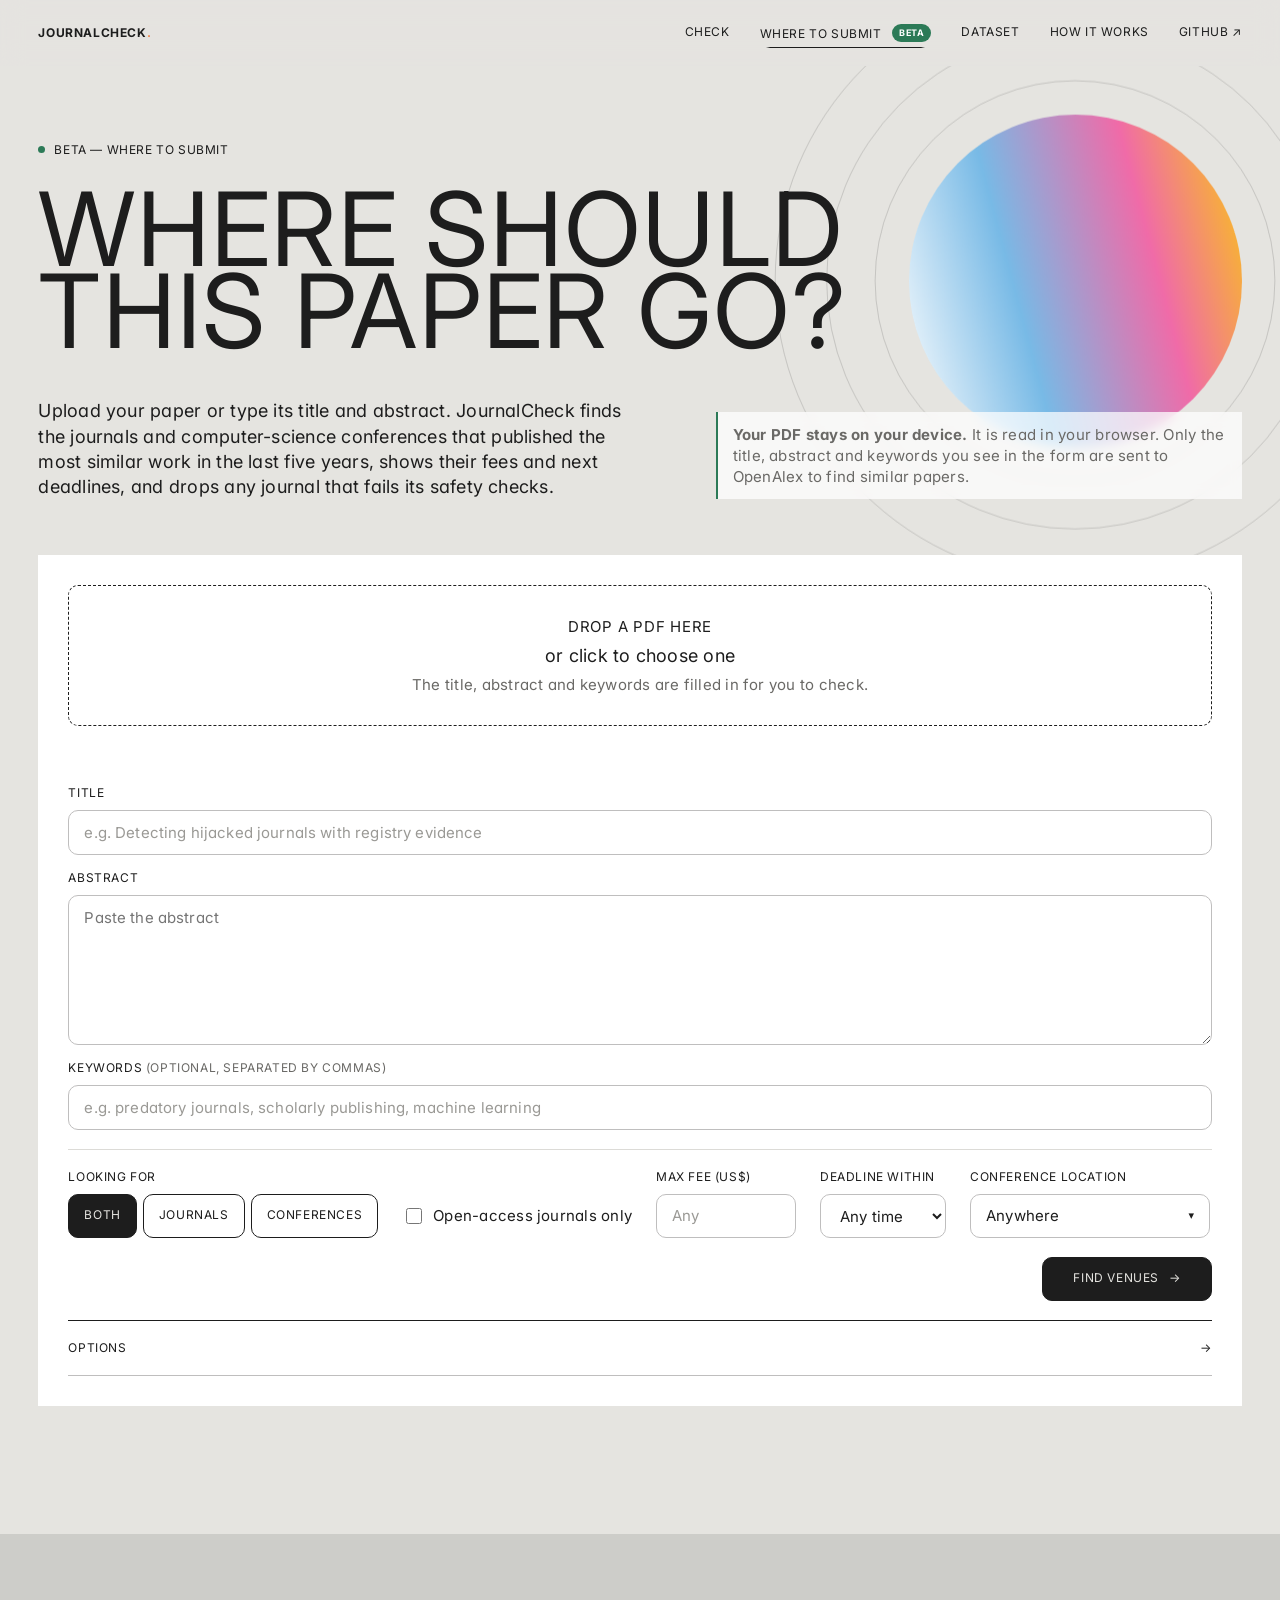
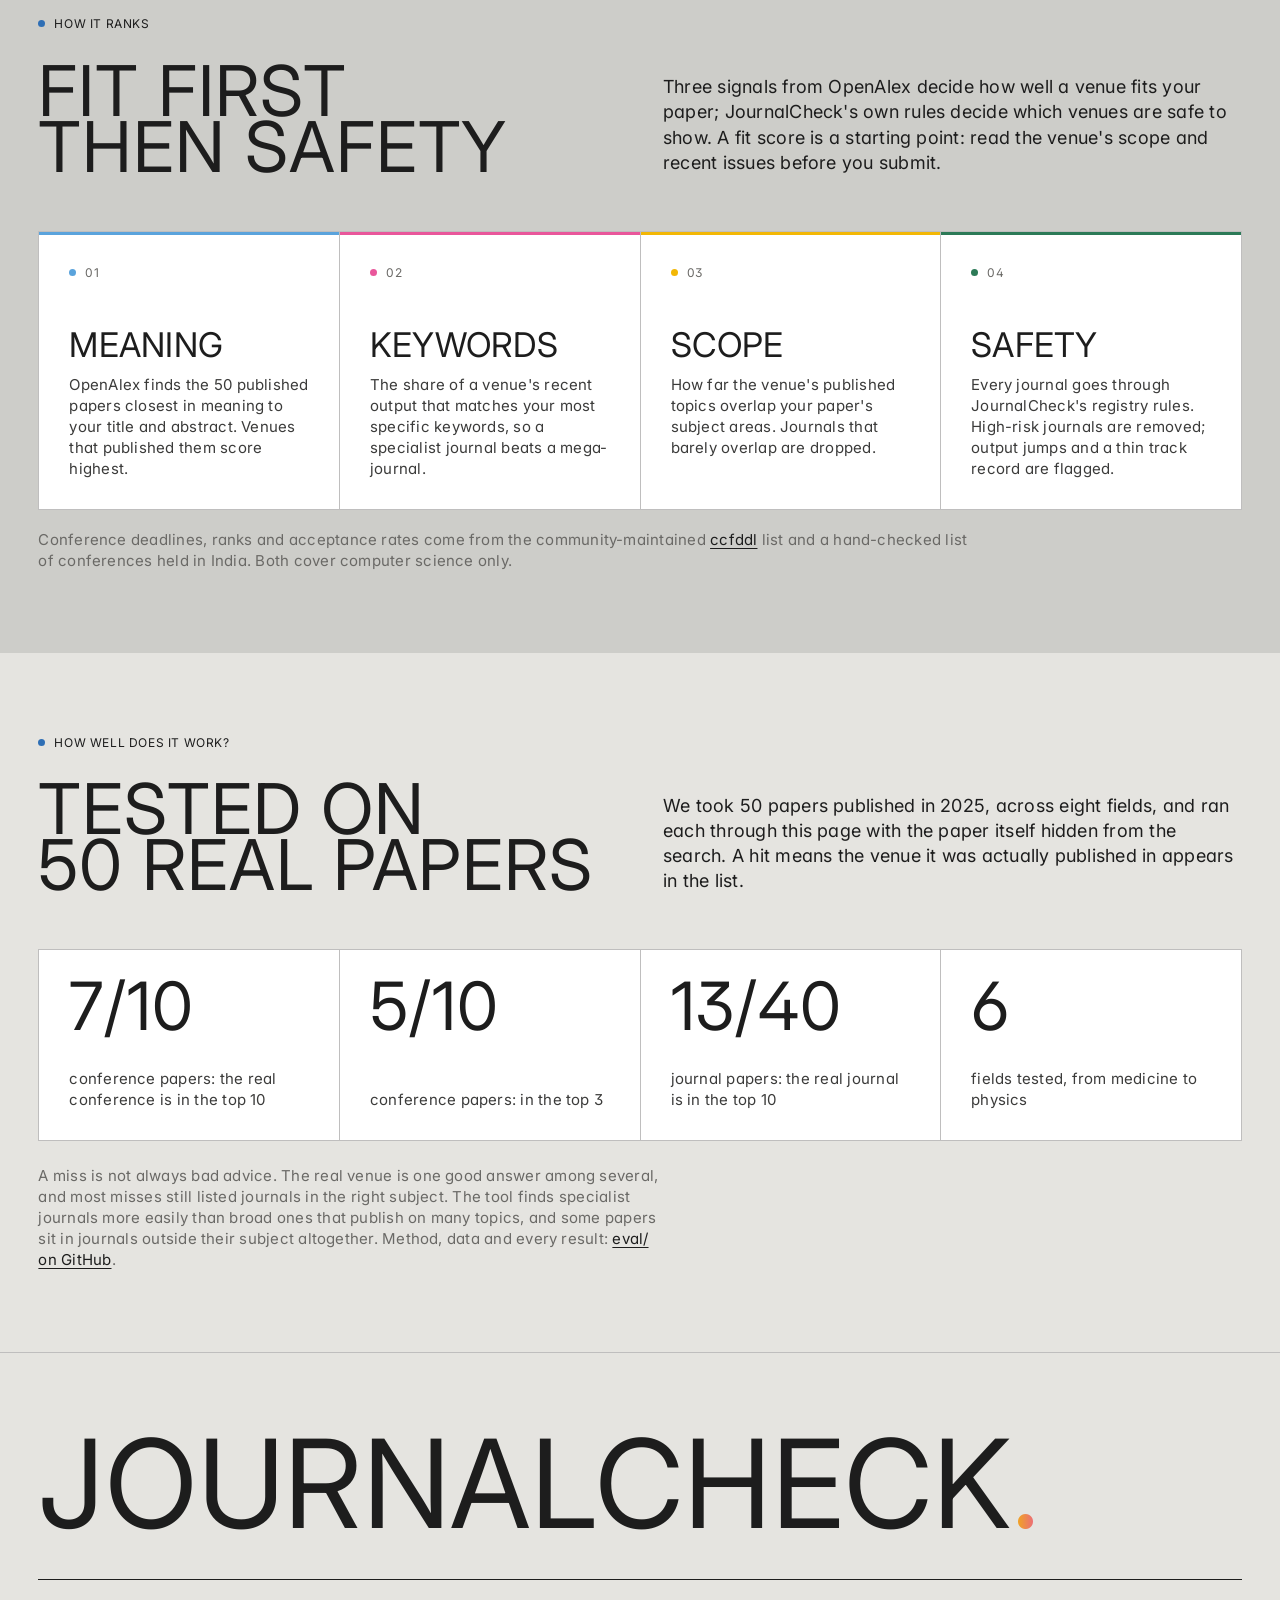
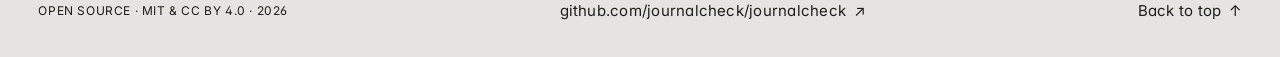
==== commit be4dd1fd: "Where to submit: evaluation section, nav link from the main site, weekly deadline refresh, README" ====
--- a/submit.html
+++ b/submit.html
@@ -10,8 +10,8 @@
 <link rel="preconnect" href="https://fonts.googleapis.com">
 <link rel="preconnect" href="https://fonts.gstatic.com" crossorigin>
 <link href="https://fonts.googleapis.com/css2?family=Inter:wght@400;500;700&display=swap" rel="stylesheet">
-<link rel="stylesheet" href="assets/style.css?v=20261113a">
-<link rel="stylesheet" href="assets/submit.css?v=20261113a">
+<link rel="stylesheet" href="assets/style.css?v=20261116a">
+<link rel="stylesheet" href="assets/submit.css?v=20261116a">
 <script>
   if (!matchMedia("(prefers-reduced-motion: reduce)").matches && "IntersectionObserver" in window) {
     document.documentElement.classList.add("motion");
@@ -112,6 +112,22 @@
     <p class="note ws-sources">Conference deadlines, ranks and acceptance rates come from the community-maintained <a href="https://github.com/ccfddl/ccf-deadlines" rel="noopener">ccfddl</a> list and a hand-checked list of conferences held in India. Both cover computer science only.</p>
   </div>
 </section>
+
+<section class="section" id="ws-eval">
+  <div class="wrap">
+    <div class="sec-head">
+      <div><p class="label">How well does it work?</p><h2>Tested on<br>50 real papers</h2></div>
+      <p>We took 50 papers published in 2025, across eight fields, and ran each through this page with the paper itself hidden from the search. A hit means the venue it was actually published in appears in the list.</p>
+    </div>
+    <div class="stats ws-stats" aria-label="Evaluation results">
+      <div class="stat"><span class="sv">9/10</span><span class="lbl">conference papers: the real conference is in the top 10</span></div>
+      <div class="stat"><span class="sv">6/10</span><span class="lbl">conference papers: in the top 3</span></div>
+      <div class="stat"><span class="sv">16/40</span><span class="lbl">journal papers: the real journal is in the top 10</span></div>
+      <div class="stat"><span class="sv">8</span><span class="lbl">fields tested, from medicine to physics</span></div>
+    </div>
+    <p class="note ws-eval-note">A miss is not always bad advice. The real venue is one good answer among several, and most misses still listed journals in the right subject. The tool finds specialist journals more easily than broad ones that publish on many topics, and some papers sit in journals outside their subject altogether. Method, data and every result: <a href="https://github.com/journalcheck/journalcheck.github.io/tree/main/eval" rel="noopener">eval/ on GitHub</a>.</p>
+  </div>
+</section>
 </main>
 
 <footer class="foot">
@@ -121,7 +137,7 @@
   </div>
 </footer>
 
-<script src="assets/submit.js?v=20261113a" defer></script>
-<script src="assets/motion.js?v=20261113a" defer></script>
+<script src="assets/submit.js?v=20261116a" defer></script>
+<script src="assets/motion.js?v=20261116a" defer></script>
 </body>
 </html>
--- a/assets/style.css
+++ b/assets/style.css
@@ -672,3 +672,4 @@
 .motion .pg-flags li{animation:pg-in .4s cubic-bezier(.2,.7,.2,1) both}
 .motion .pg-flags li:nth-child(2){animation-delay:.08s}.motion .pg-flags li:nth-child(3){animation-delay:.16s}
 @media (max-width:640px){.pg-card{padding:19px}.pg-ask{flex-direction:column;align-items:flex-start}.pg-meta b{width:auto;margin-right:6px}}
+.beta{font-size:9px;letter-spacing:.06em;font-weight:700;color:#fff;background:var(--new,#2c7a57);border-radius:var(--r);padding:2px 7px;margin-left:7px;vertical-align:2px;display:inline-block;line-height:1.5}
--- a/assets/submit.css
+++ b/assets/submit.css
@@ -1,5 +1,4 @@
 /* Where to submit (beta) — page-specific styles; shares tokens with style.css */
-.beta{font-size:9px;letter-spacing:.06em;font-weight:700;color:#fff;background:var(--new,#2c7a57);border-radius:var(--r);padding:2px 7px;margin-left:7px;vertical-align:2px;display:inline-block;line-height:1.5}
 .nav a[aria-current="page"]{background-size:100% 1px;text-decoration:none}
 .ws-hero{position:relative;overflow:hidden;padding:76px 0 56px}
 .ws-hero .wrap{position:relative}
@@ -158,3 +157,6 @@
   .ws-ms-list{grid-template-columns:1fr}
   .ws-rank{font-size:26px}
 }
+
+.ws-stats{margin-top:clamp(28px,4vw,48px)}
+.ws-eval-note{max-width:70ch;margin-top:24px}
